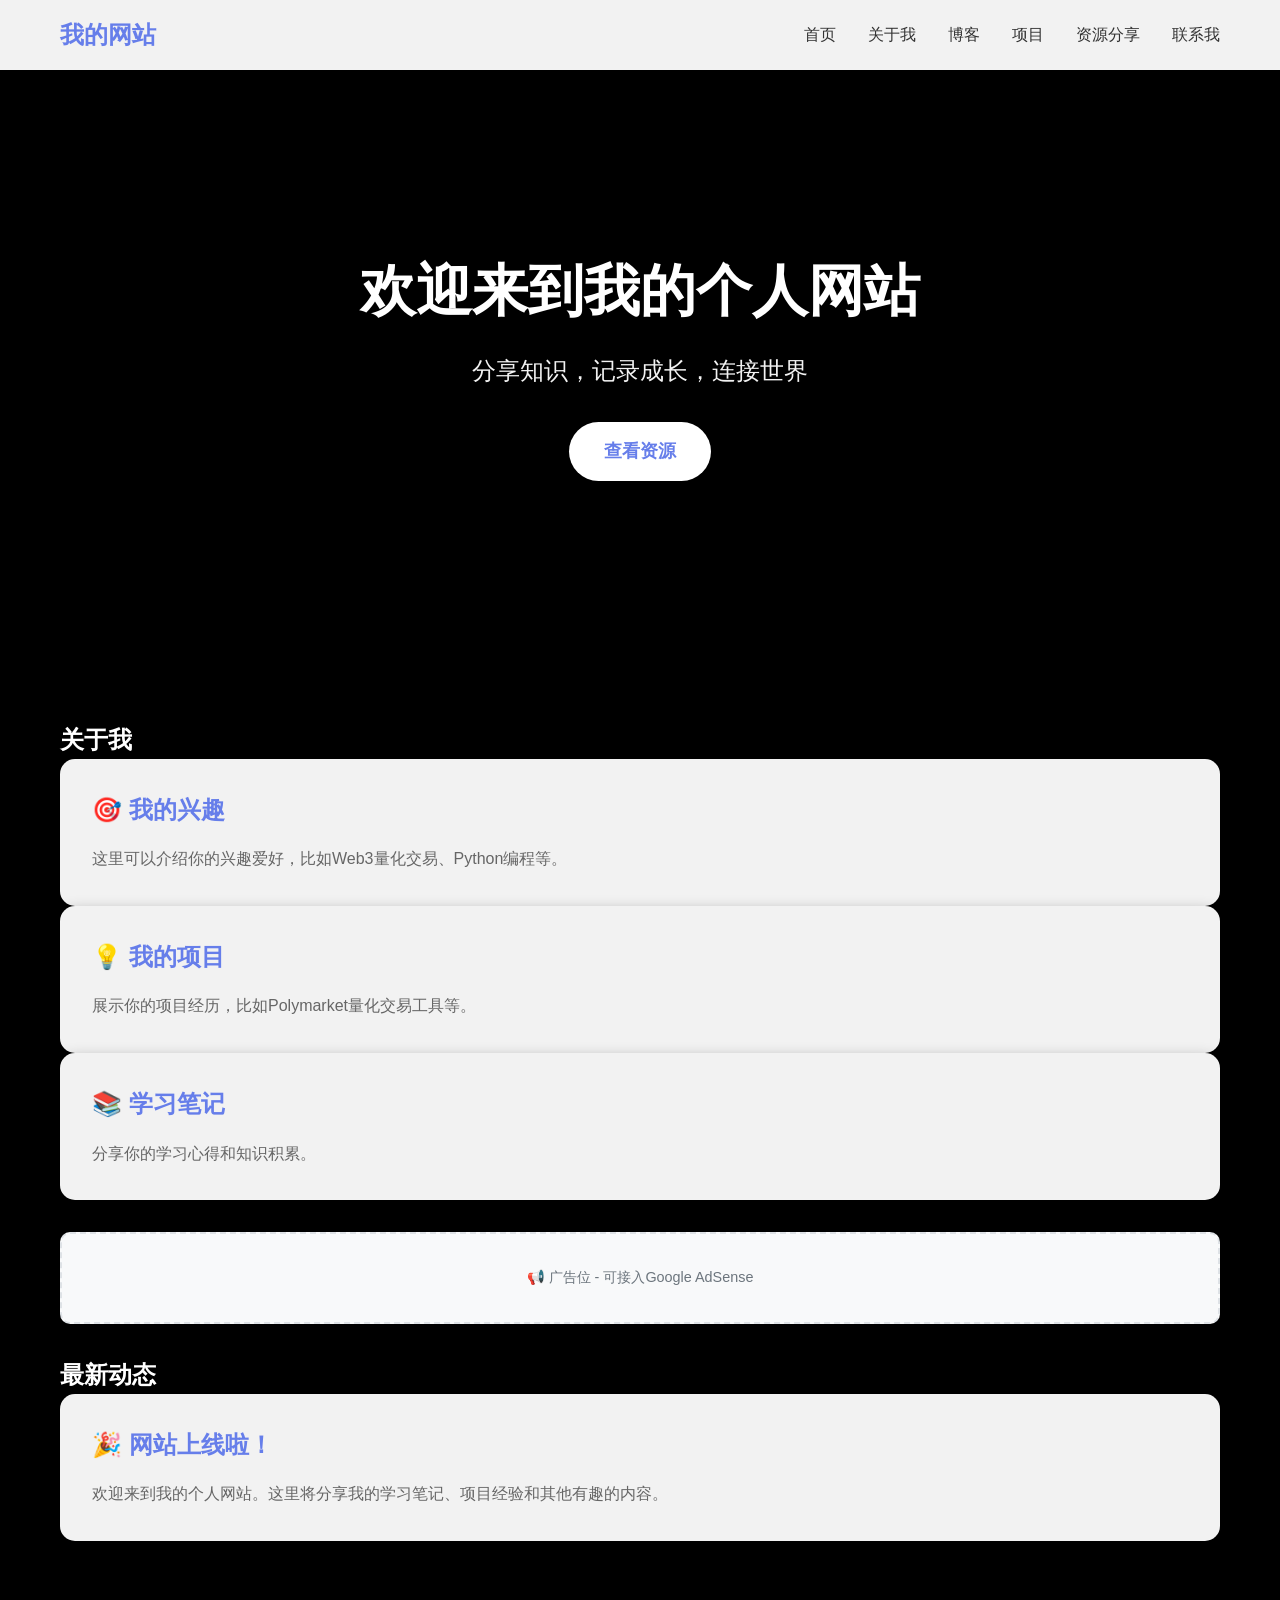
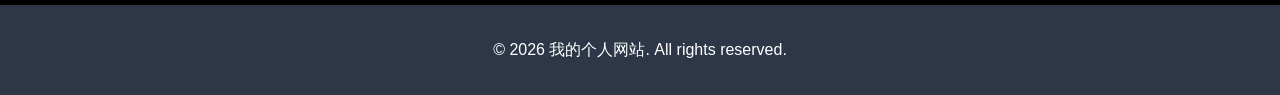
==== index.html @ 7f064590 "fix: 修复点击穿透 + 修复UTF-8损坏 + 统一导航 + 添加小红书工具项目" ====
<!DOCTYPE html>
<html lang="zh-CN">
<head>
    <meta charset="UTF-8">
    <meta name="viewport" content="width=device-width, initial-scale=1.0">
    <title>我的个人网站</title>
    <style>
        * {
            margin: 0;
            padding: 0;
            box-sizing: border-box;
        }
        
        body {
            font-family: 'Segoe UI', Tahoma, Geneva, Verdana, sans-serif;
            line-height: 1.6;
            color: #333;
            background: #000;
            min-height: 100vh;
            overflow-x: hidden;
        }
        
        /* 视频背景 */
        .video-background {
            position: fixed;
            top: 0;
            left: 0;
            width: 100%;
            height: 100%;
            z-index: -1;
            overflow: hidden;
        }
        
        .video-background video {
            min-width: 100%;
            min-height: 100%;
            width: auto;
            height: auto;
            position: absolute;
            top: 50%;
            left: 50%;
            transform: translate(-50%, -50%);
            object-fit: cover;
        }
        
        /* 视频遮罩层 - 移除透明度 */
        .video-overlay {
            position: fixed;
            top: 0;
            left: 0;
            width: 100%;
            height: 100%;
            background: rgba(0, 0, 0, 0.3);
            z-index: 0;
        }
        
        .container {
            max-width: 1200px;
            margin: 0 auto;
            padding: 0 20px;
            position: relative;
            z-index: 1;
        }
        
        /* 导航栏 */
        nav {
            background: rgba(255, 255, 255, 0.95);
            padding: 1rem 0;
            box-shadow: 0 2px 10px rgba(0,0,0,0.1);
            position: sticky;
            top: 0;
            z-index: 1000;
        }
        
        nav .container {
            display: flex;
            justify-content: space-between;
            align-items: center;
        }
        
        .logo {
            font-size: 1.5rem;
            font-weight: bold;
            color: #667eea;
        }
        
        .nav-links {
            display: flex;
            list-style: none;
            gap: 2rem;
        }
        
        .nav-links a {
            text-decoration: none;
            color: #333;
            font-weight: 500;
            transition: color 0.3s;
        }
        
        .nav-links a:hover {
            color: #667eea;
        }
        
        /* 英雄区域 */
        .hero {
            text-align: center;
            padding: 8rem 2rem;
            color: white;
            position: relative;
            z-index: 1;
        }
        
        .hero-content {
            background: rgba(0, 0, 0, 0.7);
            padding: 3rem;
            border-radius: 20px;
            display: inline-block;
            box-shadow: 0 10px 30px rgba(0,0,0,0.5);
        }
        
        .hero h1 {
            font-size: 3.5rem;
            margin-bottom: 1rem;
            animation: fadeInUp 1s;
            text-shadow: 2px 2px 8px rgba(0,0,0,0.5);
        }
        
        .hero p {
            font-size: 1.5rem;
            margin-bottom: 2rem;
            opacity: 0.95;
            animation: fadeInUp 1s 0.3s backwards;
            text-shadow: 1px 1px 4px rgba(0,0,0,0.5);
        }
        
        .cta-button {
            display: inline-block;
            padding: 15px 35px;
            background: white;
            color: #667eea;
            text-decoration: none;
            border-radius: 50px;
            font-weight: bold;
            font-size: 1.1rem;
            transition: transform 0.3s, box-shadow 0.3s;
            animation: fadeInUp 1s 0.6s backwards;
            box-shadow: 0 5px 15px rgba(0,0,0,0.2);
        }
        
        .cta-button:hover {
            transform: translateY(-3px);
            box-shadow: 0 10px 25px rgba(0,0,0,0.3);
        }
        
        /* 内容区域 */
        .content {
            background: rgba(0, 0, 0, 0.85);
            padding: 4rem 0;
            position: relative;
            z-index: 1;
            color: white;
        }
        
        .section h2 {
            color: white;
        }
        
        .card {
            background: rgba(255, 255, 255, 0.95);
            border-radius: 15px;
            padding: 2rem;
            box-shadow: 0 5px 15px rgba(0,0,0,0.3);
            transition: transform 0.3s;
        }
        
        .card:hover {
            transform: translateY(-5px);
        }
        
        .card h3 {
            font-size: 1.5rem;
            margin-bottom: 1rem;
            color: #667eea;
        }
        
        .card p {
            color: #666;
            line-height: 1.8;
        }
        
        /* 广告位 */
        .ad-space {
            background: #f8f9fa;
            border: 2px dashed #dee2e6;
            padding: 2rem;
            text-align: center;
            margin: 2rem 0;
            border-radius: 10px;
        }
        
        .ad-space p {
            color: #6c757d;
            font-size: 0.9rem;
        }
        
        /* 页脚 */
        footer {
            background: #2d3748;
            color: white;
            text-align: center;
            padding: 2rem 0;
            position: relative;
            z-index: 1;
        }
        
        /* 动画 */
        @keyframes fadeInUp {
            from {
                opacity: 0;
                transform: translateY(30px);
            }
            to {
                opacity: 1;
                transform: translateY(0);
            }
        }
        
        /* 响应式 */
        @media (max-width: 768px) {
            .nav-links {
                display: none;
            }
            
            .hero h1 {
                font-size: 2rem;
            }
            
            .hero p {
                font-size: 1.1rem;
            }
            
            .video-background video {
                display: none;
            }
        }
    </style>
</head>
<body>
    <!-- 视频背景 -->
    <div class="video-background">
        <video autoplay muted loop playsinline>
            <source src="videos/background.mp4" type="video/mp4">
            您的浏览器不支持视频背景
        </video>
    </div>
    
    <!-- 视频遮罩层 -->
    <div class="video-overlay"></div>
    
    <!-- 导航栏 -->
    <nav>
        <div class="container">
            <div class="logo">我的网站</div>
            <ul class="nav-links">
                <li><a href="index.html">首页</a></li>
                <li><a href="about.html">关于我</a></li>
                <li><a href="blog.html">博客</a></li>
                <li><a href="project.html">项目</a></li>
                <li><a href="resources.html">资源分享</a></li>
                <li><a href="contact.html">联系我</a></li>
            </ul>
        </div>
    </nav>
    
    <!-- 英雄区域 -->
    <section class="hero">
        <div class="container">
            <div class="hero-content">
                <h1>欢迎来到我的个人网站</h1>
                <p>分享知识，记录成长，连接世界</p>
                <a href="resources.html" class="cta-button">查看资源</a>
            </div>
        </div>
    </section>
    
    <!-- 内容区域 -->
    <section class="content">
        <div class="container">
            <!-- 关于我简介 -->
            <div class="section">
                <h2>关于我</h2>
                <div class="cards">
                    <div class="card">
                        <h3>🎯 我的兴趣</h3>
                        <p>这里可以介绍你的兴趣爱好，比如Web3量化交易、Python编程等。</p>
                    </div>
                    <div class="card">
                        <h3>💡 我的项目</h3>
                        <p>展示你的项目经历，比如Polymarket量化交易工具等。</p>
                    </div>
                    <div class="card">
                        <h3>📚 学习笔记</h3>
                        <p>分享你的学习心得和知识积累。</p>
                    </div>
                </div>
            </div>
            
            <!-- 广告位1 -->
            <div class="ad-space">
                <p>📢 广告位 - 可接入Google AdSense</p>
                <!-- 在这里插入广告代码 -->
            </div>
            
            <!-- 最新动态 -->
            <div class="section">
                <h2>最新动态</h2>
                <div class="card">
                    <h3>🎉 网站上线啦！</h3>
                    <p>欢迎来到我的个人网站。这里将分享我的学习笔记、项目经验和其他有趣的内容。</p>
                </div>
            </div>
        </div>
    </section>
    
    <!-- 页脚 -->
    <footer>
        <div class="container">
            <p>&copy; 2026 我的个人网站. All rights reserved.</p>
        </div>
    </footer>
</body>
</html>
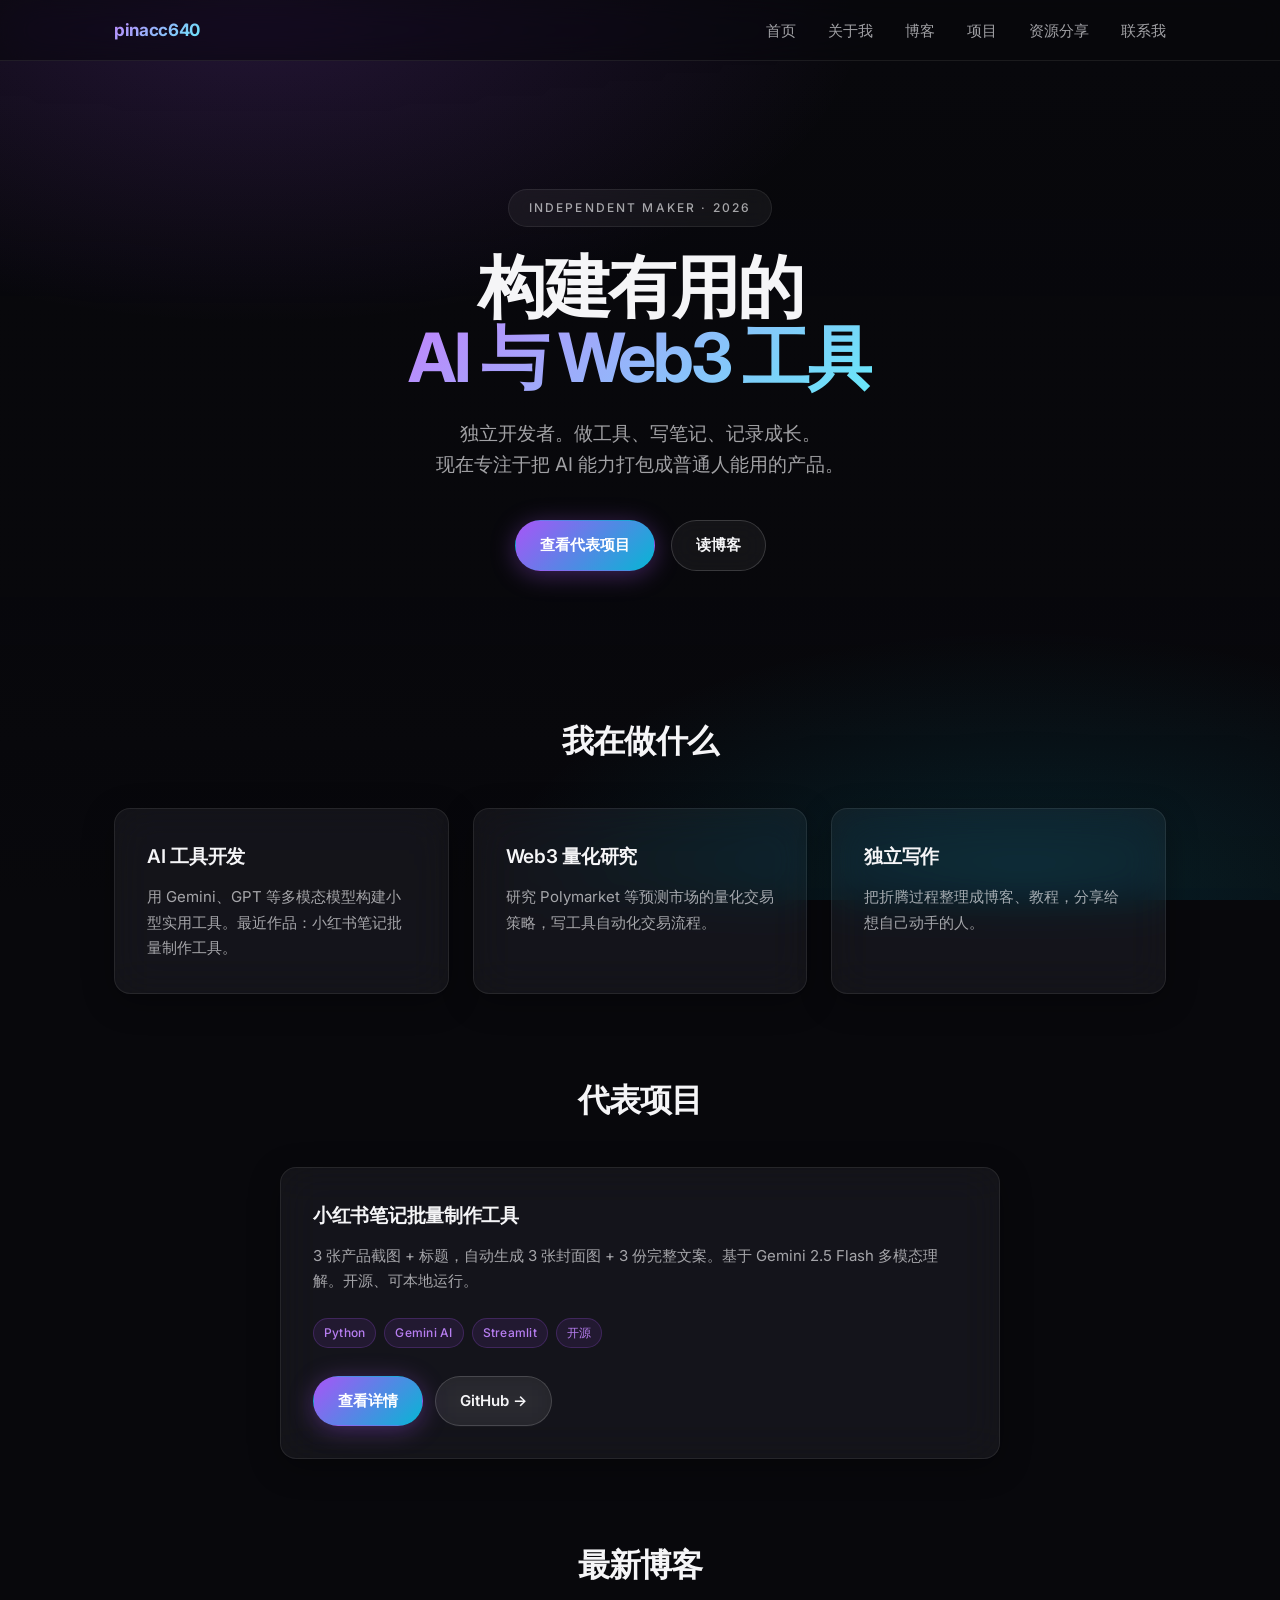
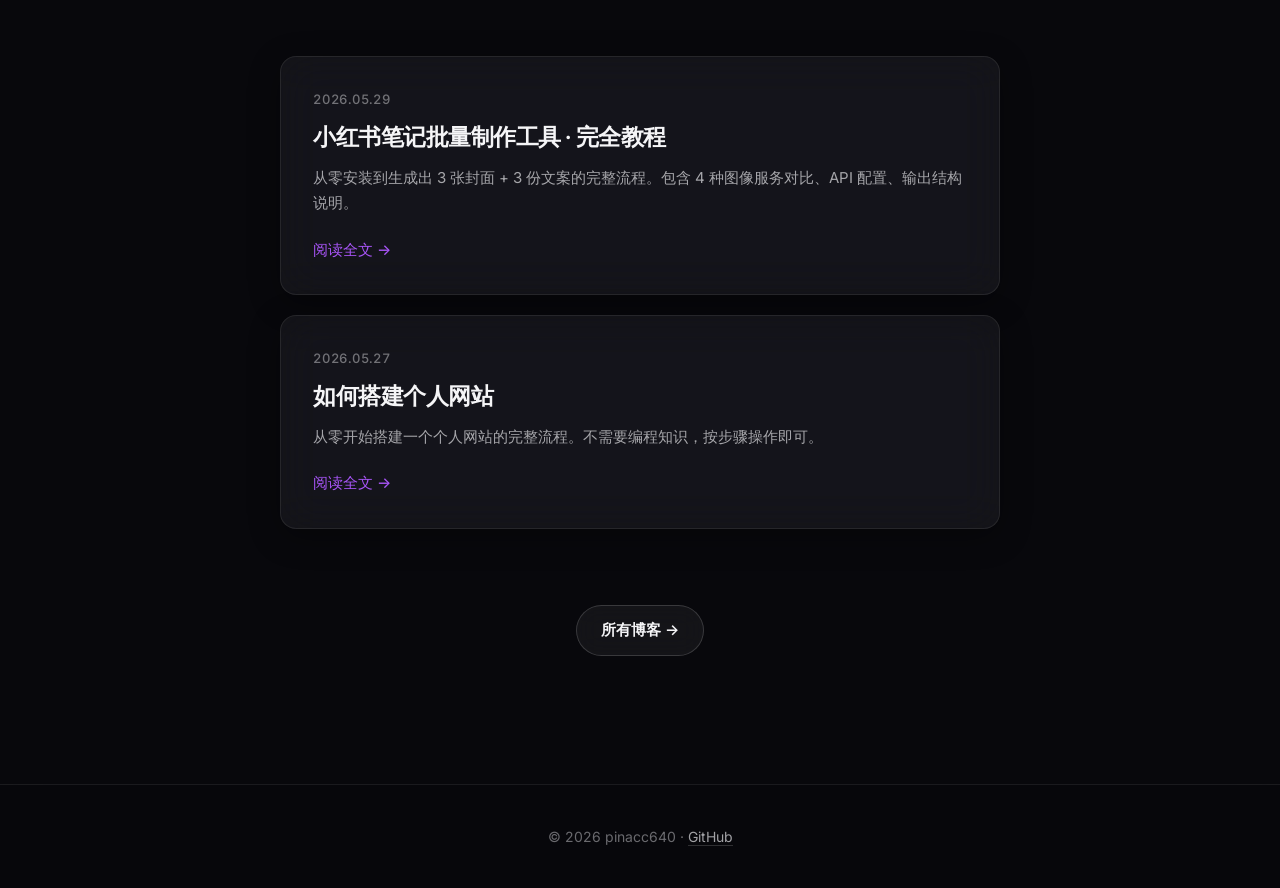
==== commit 059e456b: "feat: 玻璃质感UI重设计 — 渐变强调色、玻璃卡片、Inter字体、页面Hero、视频背景优化" ====
--- a/index.html
+++ b/index.html
@@ -3,264 +3,24 @@
 <head>
     <meta charset="UTF-8">
     <meta name="viewport" content="width=device-width, initial-scale=1.0">
-    <title>我的个人网站</title>
-    <style>
-        * {
-            margin: 0;
-            padding: 0;
-            box-sizing: border-box;
-        }
-        
-        body {
-            font-family: 'Segoe UI', Tahoma, Geneva, Verdana, sans-serif;
-            line-height: 1.6;
-            color: #333;
-            background: #000;
-            min-height: 100vh;
-            overflow-x: hidden;
-        }
-        
-        /* 视频背景 */
-        .video-background {
-            position: fixed;
-            top: 0;
-            left: 0;
-            width: 100%;
-            height: 100%;
-            z-index: -1;
-            overflow: hidden;
-        }
-        
-        .video-background video {
-            min-width: 100%;
-            min-height: 100%;
-            width: auto;
-            height: auto;
-            position: absolute;
-            top: 50%;
-            left: 50%;
-            transform: translate(-50%, -50%);
-            object-fit: cover;
-        }
-        
-        /* 视频遮罩层 - 移除透明度 */
-        .video-overlay {
-            position: fixed;
-            top: 0;
-            left: 0;
-            width: 100%;
-            height: 100%;
-            background: rgba(0, 0, 0, 0.3);
-            z-index: 0;
-        }
-        
-        .container {
-            max-width: 1200px;
-            margin: 0 auto;
-            padding: 0 20px;
-            position: relative;
-            z-index: 1;
-        }
-        
-        /* 导航栏 */
-        nav {
-            background: rgba(255, 255, 255, 0.95);
-            padding: 1rem 0;
-            box-shadow: 0 2px 10px rgba(0,0,0,0.1);
-            position: sticky;
-            top: 0;
-            z-index: 1000;
-        }
-        
-        nav .container {
-            display: flex;
-            justify-content: space-between;
-            align-items: center;
-        }
-        
-        .logo {
-            font-size: 1.5rem;
-            font-weight: bold;
-            color: #667eea;
-        }
-        
-        .nav-links {
-            display: flex;
-            list-style: none;
-            gap: 2rem;
-        }
-        
-        .nav-links a {
-            text-decoration: none;
-            color: #333;
-            font-weight: 500;
-            transition: color 0.3s;
-        }
-        
-        .nav-links a:hover {
-            color: #667eea;
-        }
-        
-        /* 英雄区域 */
-        .hero {
-            text-align: center;
-            padding: 8rem 2rem;
-            color: white;
-            position: relative;
-            z-index: 1;
-        }
-        
-        .hero-content {
-            background: rgba(0, 0, 0, 0.7);
-            padding: 3rem;
-            border-radius: 20px;
-            display: inline-block;
-            box-shadow: 0 10px 30px rgba(0,0,0,0.5);
-        }
-        
-        .hero h1 {
-            font-size: 3.5rem;
-            margin-bottom: 1rem;
-            animation: fadeInUp 1s;
-            text-shadow: 2px 2px 8px rgba(0,0,0,0.5);
-        }
-        
-        .hero p {
-            font-size: 1.5rem;
-            margin-bottom: 2rem;
-            opacity: 0.95;
-            animation: fadeInUp 1s 0.3s backwards;
-            text-shadow: 1px 1px 4px rgba(0,0,0,0.5);
-        }
-        
-        .cta-button {
-            display: inline-block;
-            padding: 15px 35px;
-            background: white;
-            color: #667eea;
-            text-decoration: none;
-            border-radius: 50px;
-            font-weight: bold;
-            font-size: 1.1rem;
-            transition: transform 0.3s, box-shadow 0.3s;
-            animation: fadeInUp 1s 0.6s backwards;
-            box-shadow: 0 5px 15px rgba(0,0,0,0.2);
-        }
-        
-        .cta-button:hover {
-            transform: translateY(-3px);
-            box-shadow: 0 10px 25px rgba(0,0,0,0.3);
-        }
-        
-        /* 内容区域 */
-        .content {
-            background: rgba(0, 0, 0, 0.85);
-            padding: 4rem 0;
-            position: relative;
-            z-index: 1;
-            color: white;
-        }
-        
-        .section h2 {
-            color: white;
-        }
-        
-        .card {
-            background: rgba(255, 255, 255, 0.95);
-            border-radius: 15px;
-            padding: 2rem;
-            box-shadow: 0 5px 15px rgba(0,0,0,0.3);
-            transition: transform 0.3s;
-        }
-        
-        .card:hover {
-            transform: translateY(-5px);
-        }
-        
-        .card h3 {
-            font-size: 1.5rem;
-            margin-bottom: 1rem;
-            color: #667eea;
-        }
-        
-        .card p {
-            color: #666;
-            line-height: 1.8;
-        }
-        
-        /* 广告位 */
-        .ad-space {
-            background: #f8f9fa;
-            border: 2px dashed #dee2e6;
-            padding: 2rem;
-            text-align: center;
-            margin: 2rem 0;
-            border-radius: 10px;
-        }
-        
-        .ad-space p {
-            color: #6c757d;
-            font-size: 0.9rem;
-        }
-        
-        /* 页脚 */
-        footer {
-            background: #2d3748;
-            color: white;
-            text-align: center;
-            padding: 2rem 0;
-            position: relative;
-            z-index: 1;
-        }
-        
-        /* 动画 */
-        @keyframes fadeInUp {
-            from {
-                opacity: 0;
-                transform: translateY(30px);
-            }
-            to {
-                opacity: 1;
-                transform: translateY(0);
-            }
-        }
-        
-        /* 响应式 */
-        @media (max-width: 768px) {
-            .nav-links {
-                display: none;
-            }
-            
-            .hero h1 {
-                font-size: 2rem;
-            }
-            
-            .hero p {
-                font-size: 1.1rem;
-            }
-            
-            .video-background video {
-                display: none;
-            }
-        }
-    </style>
+    <title>pinacc640 — 独立开发者 / AI 工具创作者</title>
+    <meta name="description" content="独立开发者，做 AI 工具、写笔记、研究 Web3 量化。把 AI 能力打包成普通人能用的产品。">
+    <link rel="stylesheet" href="style.css">
+    <link rel="stylesheet" href="video-background.css">
 </head>
 <body>
     <!-- 视频背景 -->
     <div class="video-background">
         <video autoplay muted loop playsinline>
             <source src="videos/background.mp4" type="video/mp4">
-            您的浏览器不支持视频背景
         </video>
     </div>
-    
-    <!-- 视频遮罩层 -->
     <div class="video-overlay"></div>
-    
-    <!-- 导航栏 -->
+
+    <!-- 导航 -->
     <nav>
         <div class="container">
-            <div class="logo">我的网站</div>
+            <div class="logo">pinacc640</div>
             <ul class="nav-links">
                 <li><a href="index.html">首页</a></li>
                 <li><a href="about.html">关于我</a></li>
@@ -271,61 +31,103 @@
             </ul>
         </div>
     </nav>
-    
-    <!-- 英雄区域 -->
+
+    <!-- Hero -->
     <section class="hero">
         <div class="container">
-            <div class="hero-content">
-                <h1>欢迎来到我的个人网站</h1>
-                <p>分享知识，记录成长，连接世界</p>
-                <a href="resources.html" class="cta-button">查看资源</a>
+            <span class="hero-eyebrow fade-in fade-in-1">Independent Maker · 2026</span>
+            <h1 class="fade-in fade-in-2">
+                构建有用的<br>
+                <span class="highlight">AI 与 Web3 工具</span>
+            </h1>
+            <p class="subtitle fade-in fade-in-3">
+                独立开发者。做工具、写笔记、记录成长。<br>
+                现在专注于把 AI 能力打包成普通人能用的产品。
+            </p>
+            <div class="hero-actions fade-in fade-in-4">
+                <a href="project.html" class="btn btn-primary">查看代表项目</a>
+                <a href="blog.html" class="btn btn-secondary">读博客</a>
             </div>
         </div>
     </section>
-    
-    <!-- 内容区域 -->
+
+    <!-- 内容 -->
     <section class="content">
         <div class="container">
-            <!-- 关于我简介 -->
+
+            <!-- 我在做什么 -->
             <div class="section">
-                <h2>关于我</h2>
+                <h2>我在做什么</h2>
                 <div class="cards">
                     <div class="card">
-                        <h3>🎯 我的兴趣</h3>
-                        <p>这里可以介绍你的兴趣爱好，比如Web3量化交易、Python编程等。</p>
+                        <h3>AI 工具开发</h3>
+                        <p>用 Gemini、GPT 等多模态模型构建小型实用工具。最近作品：小红书笔记批量制作工具。</p>
                     </div>
                     <div class="card">
-                        <h3>💡 我的项目</h3>
-                        <p>展示你的项目经历，比如Polymarket量化交易工具等。</p>
+                        <h3>Web3 量化研究</h3>
+                        <p>研究 Polymarket 等预测市场的量化交易策略，写工具自动化交易流程。</p>
                     </div>
                     <div class="card">
-                        <h3>📚 学习笔记</h3>
-                        <p>分享你的学习心得和知识积累。</p>
+                        <h3>独立写作</h3>
+                        <p>把折腾过程整理成博客、教程，分享给想自己动手的人。</p>
                     </div>
                 </div>
             </div>
-            
-            <!-- 广告位1 -->
-            <div class="ad-space">
-                <p>📢 广告位 - 可接入Google AdSense</p>
-                <!-- 在这里插入广告代码 -->
-            </div>
-            
-            <!-- 最新动态 -->
+
+            <!-- 代表项目 -->
             <div class="section">
-                <h2>最新动态</h2>
-                <div class="card">
-                    <h3>🎉 网站上线啦！</h3>
-                    <p>欢迎来到我的个人网站。这里将分享我的学习笔记、项目经验和其他有趣的内容。</p>
+                <h2>代表项目</h2>
+                <div class="cards" style="grid-template-columns: 1fr; max-width: 720px; margin: 2rem auto 0;">
+                    <div class="card">
+                        <h3>小红书笔记批量制作工具</h3>
+                        <p>3 张产品截图 + 标题，自动生成 3 张封面图 + 3 份完整文案。基于 Gemini 2.5 Flash 多模态理解。开源、可本地运行。</p>
+                        <div class="blog-tags" style="margin-top: 1.5rem;">
+                            <span class="tag">Python</span>
+                            <span class="tag">Gemini AI</span>
+                            <span class="tag">Streamlit</span>
+                            <span class="tag">开源</span>
+                        </div>
+                        <div style="margin-top: 1.75rem; display: flex; gap: 0.75rem; flex-wrap: wrap;">
+                            <a href="project.html" class="btn btn-primary">查看详情</a>
+                            <a href="https://github.com/pinacc640/xiaohongshu-tool" target="_blank" rel="noopener" class="btn btn-secondary">GitHub →</a>
+                        </div>
+                    </div>
                 </div>
             </div>
+
+            <!-- 最新博客 -->
+            <div class="section">
+                <h2>最新博客</h2>
+                <div class="blog-list">
+                    <article class="blog-item">
+                        <div class="blog-date">2026.05.29</div>
+                        <a href="posts/post-3.html" class="blog-title">小红书笔记批量制作工具 · 完全教程</a>
+                        <div class="blog-excerpt">
+                            从零安装到生成出 3 张封面 + 3 份文案的完整流程。包含 4 种图像服务对比、API 配置、输出结构说明。
+                        </div>
+                        <a href="posts/post-3.html" class="read-more">阅读全文 →</a>
+                    </article>
+                    <article class="blog-item">
+                        <div class="blog-date">2026.05.27</div>
+                        <a href="posts/post-2.html" class="blog-title">如何搭建个人网站</a>
+                        <div class="blog-excerpt">
+                            从零开始搭建一个个人网站的完整流程。不需要编程知识，按步骤操作即可。
+                        </div>
+                        <a href="posts/post-2.html" class="read-more">阅读全文 →</a>
+                    </article>
+                </div>
+                <div style="text-align: center; margin-top: 2rem;">
+                    <a href="blog.html" class="btn btn-secondary">所有博客 →</a>
+                </div>
+            </div>
+
         </div>
     </section>
-    
+
     <!-- 页脚 -->
     <footer>
         <div class="container">
-            <p>&copy; 2026 我的个人网站. All rights reserved.</p>
+            <p>© 2026 pinacc640 · <a href="https://github.com/pinacc640" target="_blank" rel="noopener">GitHub</a></p>
         </div>
     </footer>
 </body>
--- a/style.css
+++ b/style.css
@@ -0,0 +1,576 @@
+/* =========================================================
+   Personal Site — Glass / Modern Theme
+   ========================================================= */
+
+@import url('https://fonts.googleapis.com/css2?family=Inter:wght@400;500;600;700;800&family=JetBrains+Mono:wght@400;500&display=swap');
+
+/* ---------- Design tokens ---------- */
+:root {
+    --color-bg: #08080c;
+    --color-bg-elevated: rgba(255, 255, 255, 0.05);
+    --color-bg-elevated-hover: rgba(255, 255, 255, 0.08);
+    --color-text: #f5f5f7;
+    --color-text-muted: rgba(245, 245, 247, 0.65);
+    --color-text-faint: rgba(245, 245, 247, 0.42);
+    --color-border: rgba(255, 255, 255, 0.08);
+    --color-border-strong: rgba(255, 255, 255, 0.16);
+    --color-accent: #a855f7;
+    --color-accent-2: #06b6d4;
+    --gradient-accent: linear-gradient(135deg, #a855f7 0%, #06b6d4 100%);
+    --gradient-text: linear-gradient(135deg, #c084fc 0%, #67e8f9 100%);
+
+    --space-1: 0.25rem; --space-2: 0.5rem; --space-3: 0.75rem;
+    --space-4: 1rem;    --space-5: 1.25rem; --space-6: 1.5rem;
+    --space-8: 2rem;    --space-10: 2.5rem; --space-12: 3rem;
+    --space-16: 4rem;   --space-20: 5rem;   --space-24: 6rem;
+    --space-32: 8rem;
+
+    --radius-sm: 8px; --radius-md: 12px;
+    --radius-lg: 16px; --radius-xl: 24px;
+    --radius-full: 9999px;
+
+    --font-sans: 'Inter', -apple-system, BlinkMacSystemFont, 'Segoe UI Variable', 'Segoe UI', 'PingFang SC', 'Microsoft YaHei UI', 'Microsoft YaHei', 'Noto Sans SC', system-ui, sans-serif;
+    --font-mono: 'JetBrains Mono', ui-monospace, 'SF Mono', Menlo, Monaco, Consolas, monospace;
+
+    --shadow-card: 0 8px 32px rgba(0, 0, 0, 0.32);
+    --shadow-card-hover: 0 16px 48px rgba(0, 0, 0, 0.5), 0 0 0 1px rgba(168, 85, 247, 0.35);
+    --shadow-glow: 0 0 40px rgba(168, 85, 247, 0.3);
+
+    --container-max: 1100px;
+    --container-narrow: 720px;
+}
+
+/* ---------- Reset ---------- */
+*, *::before, *::after { box-sizing: border-box; }
+* { margin: 0; padding: 0; }
+html { scroll-behavior: smooth; }
+body {
+    font-family: var(--font-sans);
+    font-size: 16px;
+    line-height: 1.65;
+    color: var(--color-text);
+    background: var(--color-bg);
+    min-height: 100vh;
+    -webkit-font-smoothing: antialiased;
+    -moz-osx-font-smoothing: grayscale;
+    text-rendering: optimizeLegibility;
+}
+img, video { max-width: 100%; display: block; }
+a { color: inherit; }
+::selection { background: rgba(168, 85, 247, 0.4); color: white; }
+
+/* ---------- Layout ---------- */
+.container {
+    max-width: var(--container-max);
+    margin: 0 auto;
+    padding: 0 var(--space-6);
+    position: relative;
+    z-index: 1;
+}
+
+/* ---------- Navigation ---------- */
+nav {
+    position: sticky;
+    top: 0;
+    z-index: 100;
+    background: rgba(8, 8, 12, 0.65);
+    backdrop-filter: blur(20px) saturate(180%);
+    -webkit-backdrop-filter: blur(20px) saturate(180%);
+    border-bottom: 1px solid var(--color-border);
+    padding: var(--space-4) 0;
+}
+nav .container {
+    display: flex;
+    justify-content: space-between;
+    align-items: center;
+}
+.logo {
+    font-size: 1.0625rem;
+    font-weight: 700;
+    letter-spacing: -0.02em;
+    background: var(--gradient-text);
+    -webkit-background-clip: text;
+    background-clip: text;
+    -webkit-text-fill-color: transparent;
+    color: transparent;
+}
+.nav-links {
+    display: flex;
+    list-style: none;
+    gap: var(--space-8);
+}
+.nav-links a {
+    text-decoration: none;
+    color: var(--color-text-muted);
+    font-weight: 500;
+    font-size: 0.9375rem;
+    position: relative;
+    padding: var(--space-2) 0;
+    transition: color 0.2s ease;
+}
+.nav-links a::after {
+    content: '';
+    position: absolute;
+    bottom: 0;
+    left: 0;
+    width: 0;
+    height: 1px;
+    background: var(--gradient-accent);
+    transition: width 0.3s ease;
+}
+.nav-links a:hover { color: var(--color-text); }
+.nav-links a:hover::after { width: 100%; }
+
+/* ---------- Hero (homepage) ---------- */
+.hero {
+    padding: var(--space-32) 0 var(--space-24);
+    text-align: center;
+}
+.hero-eyebrow {
+    display: inline-block;
+    font-size: 0.75rem;
+    font-weight: 500;
+    letter-spacing: 0.18em;
+    text-transform: uppercase;
+    color: var(--color-text-muted);
+    margin-bottom: var(--space-6);
+    padding: var(--space-2) var(--space-5);
+    border: 1px solid var(--color-border);
+    border-radius: var(--radius-full);
+    background: var(--color-bg-elevated);
+    backdrop-filter: blur(10px);
+}
+.hero h1 {
+    font-size: clamp(2.5rem, 6vw, 4.25rem);
+    font-weight: 700;
+    line-height: 1.05;
+    letter-spacing: -0.045em;
+    margin-bottom: var(--space-6);
+}
+.hero h1 .highlight {
+    background: var(--gradient-text);
+    -webkit-background-clip: text;
+    background-clip: text;
+    -webkit-text-fill-color: transparent;
+    color: transparent;
+}
+.hero p.subtitle {
+    font-size: clamp(1rem, 1.5vw, 1.1875rem);
+    color: var(--color-text-muted);
+    max-width: 580px;
+    margin: 0 auto var(--space-10);
+    line-height: 1.65;
+}
+.hero-actions {
+    display: flex;
+    gap: var(--space-4);
+    justify-content: center;
+    flex-wrap: wrap;
+}
+
+/* ---------- Page hero (secondary pages) ---------- */
+.page-hero {
+    padding: var(--space-20) 0 var(--space-12);
+    text-align: center;
+}
+.page-eyebrow {
+    display: inline-block;
+    font-size: 0.6875rem;
+    font-weight: 600;
+    letter-spacing: 0.22em;
+    text-transform: uppercase;
+    background: var(--gradient-text);
+    -webkit-background-clip: text;
+    background-clip: text;
+    -webkit-text-fill-color: transparent;
+    color: transparent;
+    margin-bottom: var(--space-4);
+}
+.page-title {
+    font-size: clamp(2rem, 4.5vw, 2.875rem);
+    font-weight: 700;
+    letter-spacing: -0.035em;
+    line-height: 1.1;
+    margin-bottom: var(--space-4);
+}
+.page-subtitle {
+    font-size: 1.0625rem;
+    color: var(--color-text-muted);
+    max-width: 580px;
+    margin: 0 auto;
+    line-height: 1.6;
+}
+
+/* ---------- Buttons ---------- */
+.btn,
+.cta-button {
+    display: inline-flex;
+    align-items: center;
+    gap: var(--space-2);
+    padding: var(--space-3) var(--space-6);
+    border-radius: var(--radius-full);
+    font-weight: 600;
+    font-size: 0.9375rem;
+    text-decoration: none;
+    cursor: pointer;
+    border: 1px solid transparent;
+    transition: transform 0.2s ease, box-shadow 0.2s ease, background 0.2s ease, border-color 0.2s ease;
+    white-space: nowrap;
+}
+.btn-primary,
+.cta-button {
+    background: var(--gradient-accent);
+    color: white;
+    box-shadow: 0 4px 24px rgba(168, 85, 247, 0.35);
+}
+.btn-primary:hover,
+.cta-button:hover {
+    transform: translateY(-2px);
+    box-shadow: 0 8px 32px rgba(168, 85, 247, 0.5);
+}
+.btn-secondary {
+    background: var(--color-bg-elevated);
+    backdrop-filter: blur(12px);
+    -webkit-backdrop-filter: blur(12px);
+    color: var(--color-text);
+    border-color: var(--color-border-strong);
+}
+.btn-secondary:hover {
+    transform: translateY(-2px);
+    border-color: var(--color-accent);
+    background: rgba(168, 85, 247, 0.12);
+}
+
+/* ---------- Content sections ---------- */
+.content {
+    background: transparent;
+    padding: var(--space-12) 0 var(--space-20);
+}
+.section { margin-bottom: var(--space-20); }
+.section:last-child { margin-bottom: 0; }
+.section h2 {
+    font-size: clamp(1.5rem, 2.5vw, 2rem);
+    font-weight: 700;
+    letter-spacing: -0.025em;
+    margin-bottom: var(--space-10);
+    text-align: center;
+}
+
+/* ---------- Glass cards ---------- */
+.cards {
+    display: grid;
+    grid-template-columns: repeat(auto-fit, minmax(280px, 1fr));
+    gap: var(--space-6);
+    margin-top: var(--space-8);
+}
+.card {
+    background: var(--color-bg-elevated);
+    backdrop-filter: blur(20px) saturate(180%);
+    -webkit-backdrop-filter: blur(20px) saturate(180%);
+    border: 1px solid var(--color-border);
+    border-radius: var(--radius-lg);
+    padding: var(--space-8);
+    box-shadow: var(--shadow-card);
+    transition: transform 0.3s ease, border-color 0.3s ease, box-shadow 0.3s ease, background 0.3s ease;
+    position: relative;
+    overflow: hidden;
+}
+.card::before {
+    content: '';
+    position: absolute;
+    top: 0;
+    left: 0;
+    right: 0;
+    height: 1px;
+    background: linear-gradient(90deg, transparent, rgba(168, 85, 247, 0.5), rgba(6, 182, 212, 0.5), transparent);
+    opacity: 0;
+    transition: opacity 0.3s ease;
+}
+.card:hover {
+    transform: translateY(-4px);
+    border-color: var(--color-border-strong);
+    background: var(--color-bg-elevated-hover);
+    box-shadow: var(--shadow-card-hover);
+}
+.card:hover::before { opacity: 1; }
+.card h3 {
+    font-size: 1.1875rem;
+    font-weight: 600;
+    margin-bottom: var(--space-3);
+    color: var(--color-text);
+    letter-spacing: -0.015em;
+}
+.card p {
+    color: var(--color-text-muted);
+    line-height: 1.7;
+    font-size: 0.9375rem;
+}
+
+/* about/contact specific containers */
+.about-content,
+.contact-content {
+    max-width: var(--container-narrow);
+    margin: 0 auto;
+}
+
+/* ---------- Ad space ---------- */
+.ad-space {
+    background: var(--color-bg-elevated);
+    backdrop-filter: blur(10px);
+    -webkit-backdrop-filter: blur(10px);
+    border: 1px dashed var(--color-border-strong);
+    padding: var(--space-8);
+    text-align: center;
+    margin: var(--space-12) 0 0;
+    border-radius: var(--radius-lg);
+}
+.ad-space p {
+    color: var(--color-text-faint);
+    font-size: 0.875rem;
+}
+
+/* ---------- Footer ---------- */
+footer {
+    background: rgba(8, 8, 12, 0.85);
+    backdrop-filter: blur(20px);
+    -webkit-backdrop-filter: blur(20px);
+    color: var(--color-text-faint);
+    text-align: center;
+    padding: var(--space-10) 0;
+    border-top: 1px solid var(--color-border);
+    font-size: 0.875rem;
+    margin-top: var(--space-12);
+}
+footer a {
+    color: var(--color-text-muted);
+    text-decoration: none;
+    border-bottom: 1px solid var(--color-border-strong);
+    transition: color 0.2s ease, border-color 0.2s ease;
+}
+footer a:hover {
+    color: var(--color-text);
+    border-bottom-color: var(--color-accent);
+}
+
+/* ---------- Blog list ---------- */
+.blog-list {
+    max-width: var(--container-narrow);
+    margin: 0 auto;
+    padding: var(--space-6) 0;
+}
+.blog-item {
+    background: var(--color-bg-elevated);
+    backdrop-filter: blur(20px) saturate(180%);
+    -webkit-backdrop-filter: blur(20px) saturate(180%);
+    border: 1px solid var(--color-border);
+    border-radius: var(--radius-lg);
+    padding: var(--space-8);
+    margin-bottom: var(--space-5);
+    box-shadow: var(--shadow-card);
+    transition: transform 0.3s ease, border-color 0.3s ease, box-shadow 0.3s ease, background 0.3s ease;
+}
+.blog-item:hover {
+    transform: translateY(-4px);
+    border-color: var(--color-border-strong);
+    background: var(--color-bg-elevated-hover);
+    box-shadow: var(--shadow-card-hover);
+}
+.blog-date {
+    color: var(--color-text-faint);
+    font-size: 0.8125rem;
+    font-weight: 500;
+    letter-spacing: 0.06em;
+    margin-bottom: var(--space-3);
+    font-variant-numeric: tabular-nums;
+}
+.blog-title {
+    font-size: 1.4375rem;
+    font-weight: 600;
+    color: var(--color-text);
+    margin-bottom: var(--space-3);
+    text-decoration: none;
+    display: block;
+    letter-spacing: -0.02em;
+    line-height: 1.3;
+    transition: opacity 0.2s ease;
+}
+.blog-title:hover {
+    background: var(--gradient-text);
+    -webkit-background-clip: text;
+    background-clip: text;
+    -webkit-text-fill-color: transparent;
+    color: transparent;
+}
+.blog-excerpt {
+    color: var(--color-text-muted);
+    line-height: 1.7;
+    margin-bottom: var(--space-5);
+    font-size: 0.9375rem;
+}
+.read-more {
+    display: inline-flex;
+    align-items: center;
+    gap: var(--space-2);
+    color: var(--color-accent);
+    text-decoration: none;
+    font-weight: 500;
+    font-size: 0.9375rem;
+    transition: gap 0.2s ease, color 0.2s ease;
+}
+.read-more:hover {
+    gap: var(--space-3);
+    color: #c084fc;
+}
+.blog-tags {
+    display: flex;
+    gap: var(--space-2);
+    flex-wrap: wrap;
+    margin-top: var(--space-5);
+}
+.tag {
+    background: rgba(168, 85, 247, 0.1);
+    border: 1px solid rgba(168, 85, 247, 0.22);
+    padding: 4px 10px;
+    border-radius: var(--radius-full);
+    font-size: 0.75rem;
+    color: rgba(192, 132, 252, 0.95);
+    font-weight: 500;
+    letter-spacing: 0.02em;
+}
+
+/* ---------- Post (single article) ---------- */
+.post-container {
+    max-width: var(--container-narrow);
+    margin: 0 auto;
+    padding: var(--space-12) var(--space-6) var(--space-20);
+    position: relative;
+    z-index: 1;
+}
+.post-header {
+    margin-bottom: var(--space-12);
+    padding-bottom: var(--space-8);
+    border-bottom: 1px solid var(--color-border);
+}
+.post-date {
+    color: var(--color-accent);
+    font-size: 0.75rem;
+    font-weight: 600;
+    letter-spacing: 0.18em;
+    text-transform: uppercase;
+    margin-bottom: var(--space-4);
+}
+.post-title {
+    font-size: clamp(1.875rem, 4vw, 2.625rem);
+    font-weight: 700;
+    color: var(--color-text);
+    letter-spacing: -0.03em;
+    line-height: 1.15;
+}
+.post-content {
+    line-height: 1.78;
+    color: rgba(245, 245, 247, 0.88);
+    font-size: 1.0625rem;
+}
+.post-content h2 {
+    font-size: 1.5rem;
+    font-weight: 700;
+    margin: var(--space-12) 0 var(--space-4);
+    color: var(--color-text);
+    letter-spacing: -0.02em;
+}
+.post-content h3 {
+    font-size: 1.1875rem;
+    font-weight: 600;
+    margin: var(--space-8) 0 var(--space-4);
+    color: var(--color-text);
+}
+.post-content p { margin-bottom: var(--space-5); }
+.post-content ul, .post-content ol {
+    margin: var(--space-5) 0;
+    padding-left: var(--space-6);
+}
+.post-content li { margin-bottom: var(--space-2); }
+.post-content code {
+    background: rgba(168, 85, 247, 0.13);
+    padding: 0.15em 0.45em;
+    border-radius: 5px;
+    font-family: var(--font-mono);
+    font-size: 0.88em;
+    color: rgb(232, 217, 255);
+    border: 1px solid rgba(168, 85, 247, 0.2);
+}
+.post-content pre {
+    background: rgba(8, 8, 12, 0.7);
+    backdrop-filter: blur(20px);
+    -webkit-backdrop-filter: blur(20px);
+    color: var(--color-text);
+    padding: var(--space-6);
+    border-radius: var(--radius-md);
+    overflow-x: auto;
+    margin: var(--space-6) 0;
+    border: 1px solid var(--color-border);
+    font-family: var(--font-mono);
+    font-size: 0.875rem;
+    line-height: 1.6;
+}
+.post-content pre code {
+    background: none; padding: 0;
+    color: var(--color-text); border: none;
+}
+.post-content a {
+    color: var(--color-accent-2);
+    text-decoration: none;
+    border-bottom: 1px solid rgba(6, 182, 212, 0.3);
+    transition: border-color 0.2s ease, color 0.2s ease;
+}
+.post-content a:hover {
+    color: rgb(103, 232, 249);
+    border-bottom-color: rgb(103, 232, 249);
+}
+.post-content strong {
+    color: var(--color-text);
+    font-weight: 600;
+}
+.post-footer {
+    margin-top: var(--space-16);
+    padding-top: var(--space-8);
+    border-top: 1px solid var(--color-border);
+}
+.back-link {
+    display: inline-flex;
+    align-items: center;
+    gap: var(--space-2);
+    color: var(--color-text-muted);
+    text-decoration: none;
+    font-weight: 500;
+    transition: gap 0.2s ease, color 0.2s ease;
+}
+.back-link:hover {
+    color: var(--color-accent);
+    gap: var(--space-3);
+}
+
+/* ---------- Animations ---------- */
+@keyframes fadeInUp {
+    from { opacity: 0; transform: translateY(20px); }
+    to { opacity: 1; transform: translateY(0); }
+}
+.fade-in {
+    animation: fadeInUp 0.7s cubic-bezier(0.16, 1, 0.3, 1) backwards;
+}
+.fade-in-1 { animation-delay: 0s; }
+.fade-in-2 { animation-delay: 0.1s; }
+.fade-in-3 { animation-delay: 0.2s; }
+.fade-in-4 { animation-delay: 0.3s; }
+
+/* ---------- Responsive ---------- */
+@media (max-width: 768px) {
+    .nav-links { display: none; }
+    .container { padding: 0 var(--space-4); }
+    .hero { padding: var(--space-20) 0 var(--space-16); }
+    .page-hero { padding: var(--space-12) 0 var(--space-8); }
+    .post-container { padding: var(--space-8) var(--space-4) var(--space-16); }
+    .card, .blog-item { padding: var(--space-6); }
+    .hero-actions { flex-direction: column; align-items: stretch; }
+    .blog-title { font-size: 1.25rem; }
+}
--- a/video-background.css
+++ b/video-background.css
@@ -0,0 +1,43 @@
+/* 视频背景 — 玻璃质感优化版 */
+.video-background {
+    position: fixed;
+    top: 0;
+    left: 0;
+    width: 100%;
+    height: 100%;
+    z-index: -2;
+    overflow: hidden;
+    pointer-events: none;
+}
+
+.video-background video {
+    min-width: 100%;
+    min-height: 100%;
+    width: auto;
+    height: auto;
+    position: absolute;
+    top: 50%;
+    left: 50%;
+    transform: translate(-50%, -50%);
+    object-fit: cover;
+    filter: saturate(1.1);
+}
+
+/* 视频遮罩层：紫青色光晕 + 渐变压暗，让背景视频既可见又不抢戏 */
+.video-overlay {
+    position: fixed;
+    top: 0;
+    left: 0;
+    width: 100%;
+    height: 100%;
+    background:
+        radial-gradient(ellipse 80% 60% at 20% 0%, rgba(168, 85, 247, 0.18) 0%, transparent 60%),
+        radial-gradient(ellipse 70% 50% at 80% 100%, rgba(6, 182, 212, 0.14) 0%, transparent 60%),
+        linear-gradient(to bottom,
+            rgba(8, 8, 12, 0.78) 0%,
+            rgba(8, 8, 12, 0.62) 35%,
+            rgba(8, 8, 12, 0.62) 65%,
+            rgba(8, 8, 12, 0.88) 100%);
+    z-index: -1;
+    pointer-events: none;
+}
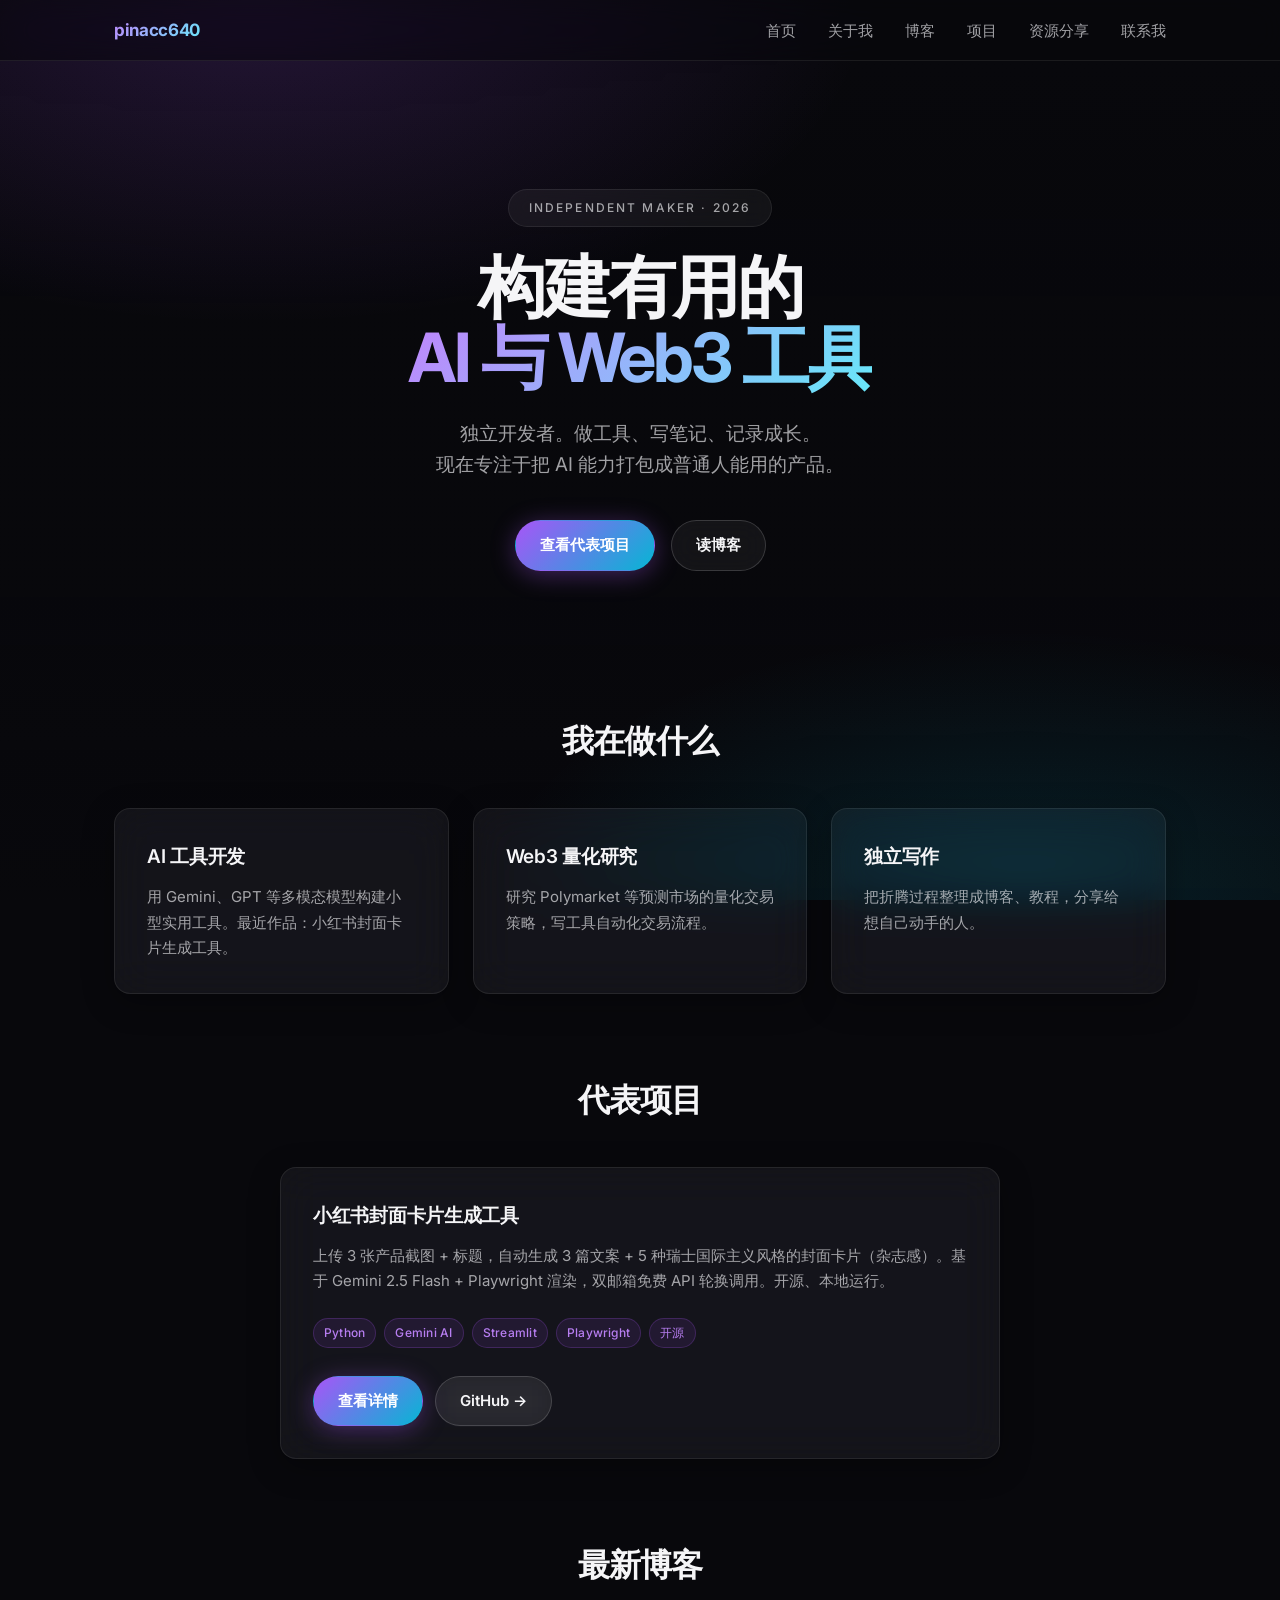
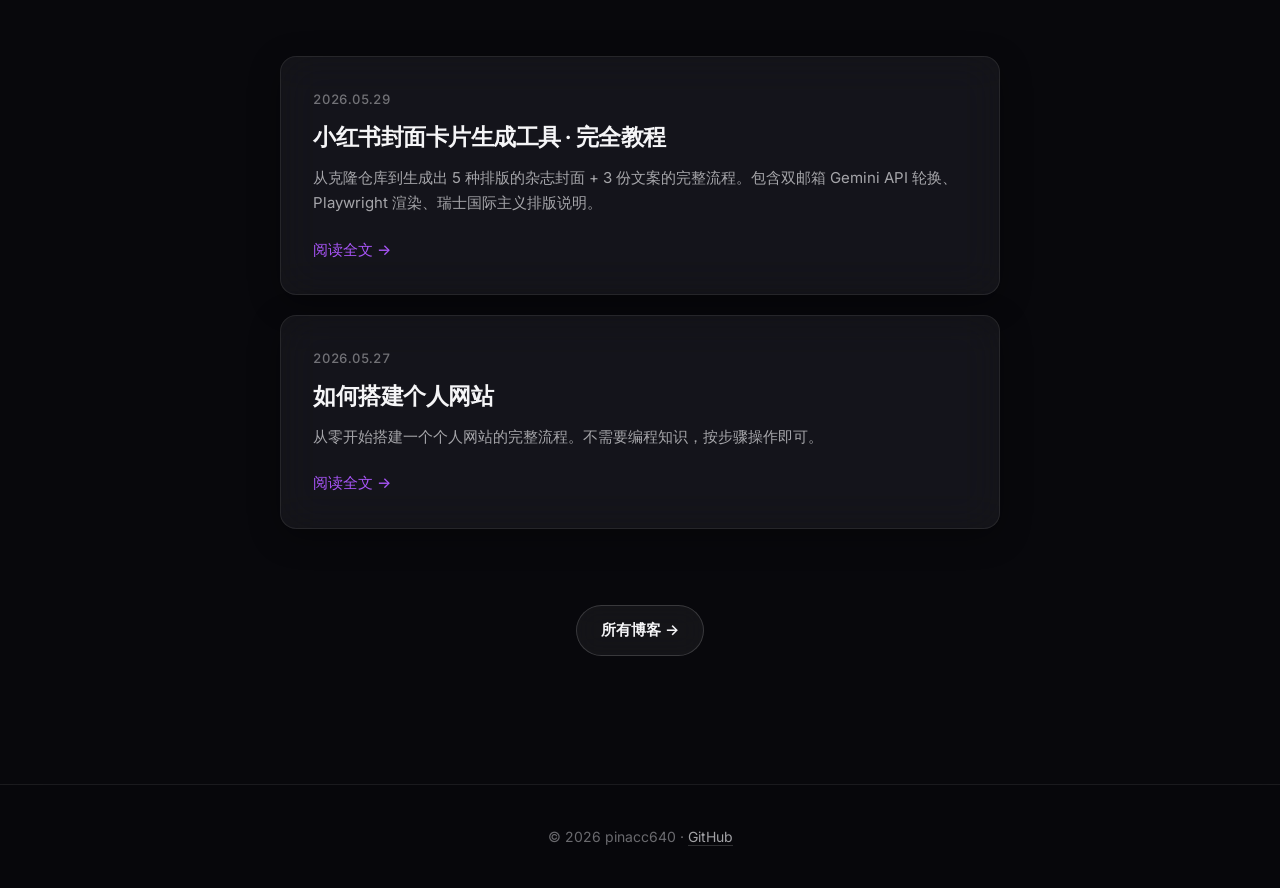
==== commit d8781865: "feat: 项目内容对齐最新版 — 改名为封面卡片生成工具、纯Gemini双邮箱轮换、5种瑞士排版、真实邮箱" ====
--- a/index.html
+++ b/index.html
@@ -61,7 +61,7 @@
                 <div class="cards">
                     <div class="card">
                         <h3>AI 工具开发</h3>
-                        <p>用 Gemini、GPT 等多模态模型构建小型实用工具。最近作品：小红书笔记批量制作工具。</p>
+                        <p>用 Gemini、GPT 等多模态模型构建小型实用工具。最近作品：小红书封面卡片生成工具。</p>
                     </div>
                     <div class="card">
                         <h3>Web3 量化研究</h3>
@@ -79,17 +79,18 @@
                 <h2>代表项目</h2>
                 <div class="cards" style="grid-template-columns: 1fr; max-width: 720px; margin: 2rem auto 0;">
                     <div class="card">
-                        <h3>小红书笔记批量制作工具</h3>
-                        <p>3 张产品截图 + 标题，自动生成 3 张封面图 + 3 份完整文案。基于 Gemini 2.5 Flash 多模态理解。开源、可本地运行。</p>
+                        <h3>小红书封面卡片生成工具</h3>
+                        <p>上传 3 张产品截图 + 标题，自动生成 3 篇文案 + 5 种瑞士国际主义风格的封面卡片（杂志感）。基于 Gemini 2.5 Flash + Playwright 渲染，双邮箱免费 API 轮换调用。开源、本地运行。</p>
                         <div class="blog-tags" style="margin-top: 1.5rem;">
                             <span class="tag">Python</span>
                             <span class="tag">Gemini AI</span>
                             <span class="tag">Streamlit</span>
+                            <span class="tag">Playwright</span>
                             <span class="tag">开源</span>
                         </div>
                         <div style="margin-top: 1.75rem; display: flex; gap: 0.75rem; flex-wrap: wrap;">
                             <a href="project.html" class="btn btn-primary">查看详情</a>
-                            <a href="https://github.com/pinacc640/xiaohongshu-tool" target="_blank" rel="noopener" class="btn btn-secondary">GitHub →</a>
+                            <a href="https://github.com/pinacc640/first-one" target="_blank" rel="noopener" class="btn btn-secondary">GitHub →</a>
                         </div>
                     </div>
                 </div>
@@ -101,9 +102,9 @@
                 <div class="blog-list">
                     <article class="blog-item">
                         <div class="blog-date">2026.05.29</div>
-                        <a href="posts/post-3.html" class="blog-title">小红书笔记批量制作工具 · 完全教程</a>
+                        <a href="posts/post-3.html" class="blog-title">小红书封面卡片生成工具 · 完全教程</a>
                         <div class="blog-excerpt">
-                            从零安装到生成出 3 张封面 + 3 份文案的完整流程。包含 4 种图像服务对比、API 配置、输出结构说明。
+                            从克隆仓库到生成出 5 种排版的杂志封面 + 3 份文案的完整流程。包含双邮箱 Gemini API 轮换、Playwright 渲染、瑞士国际主义排版说明。
                         </div>
                         <a href="posts/post-3.html" class="read-more">阅读全文 →</a>
                     </article>
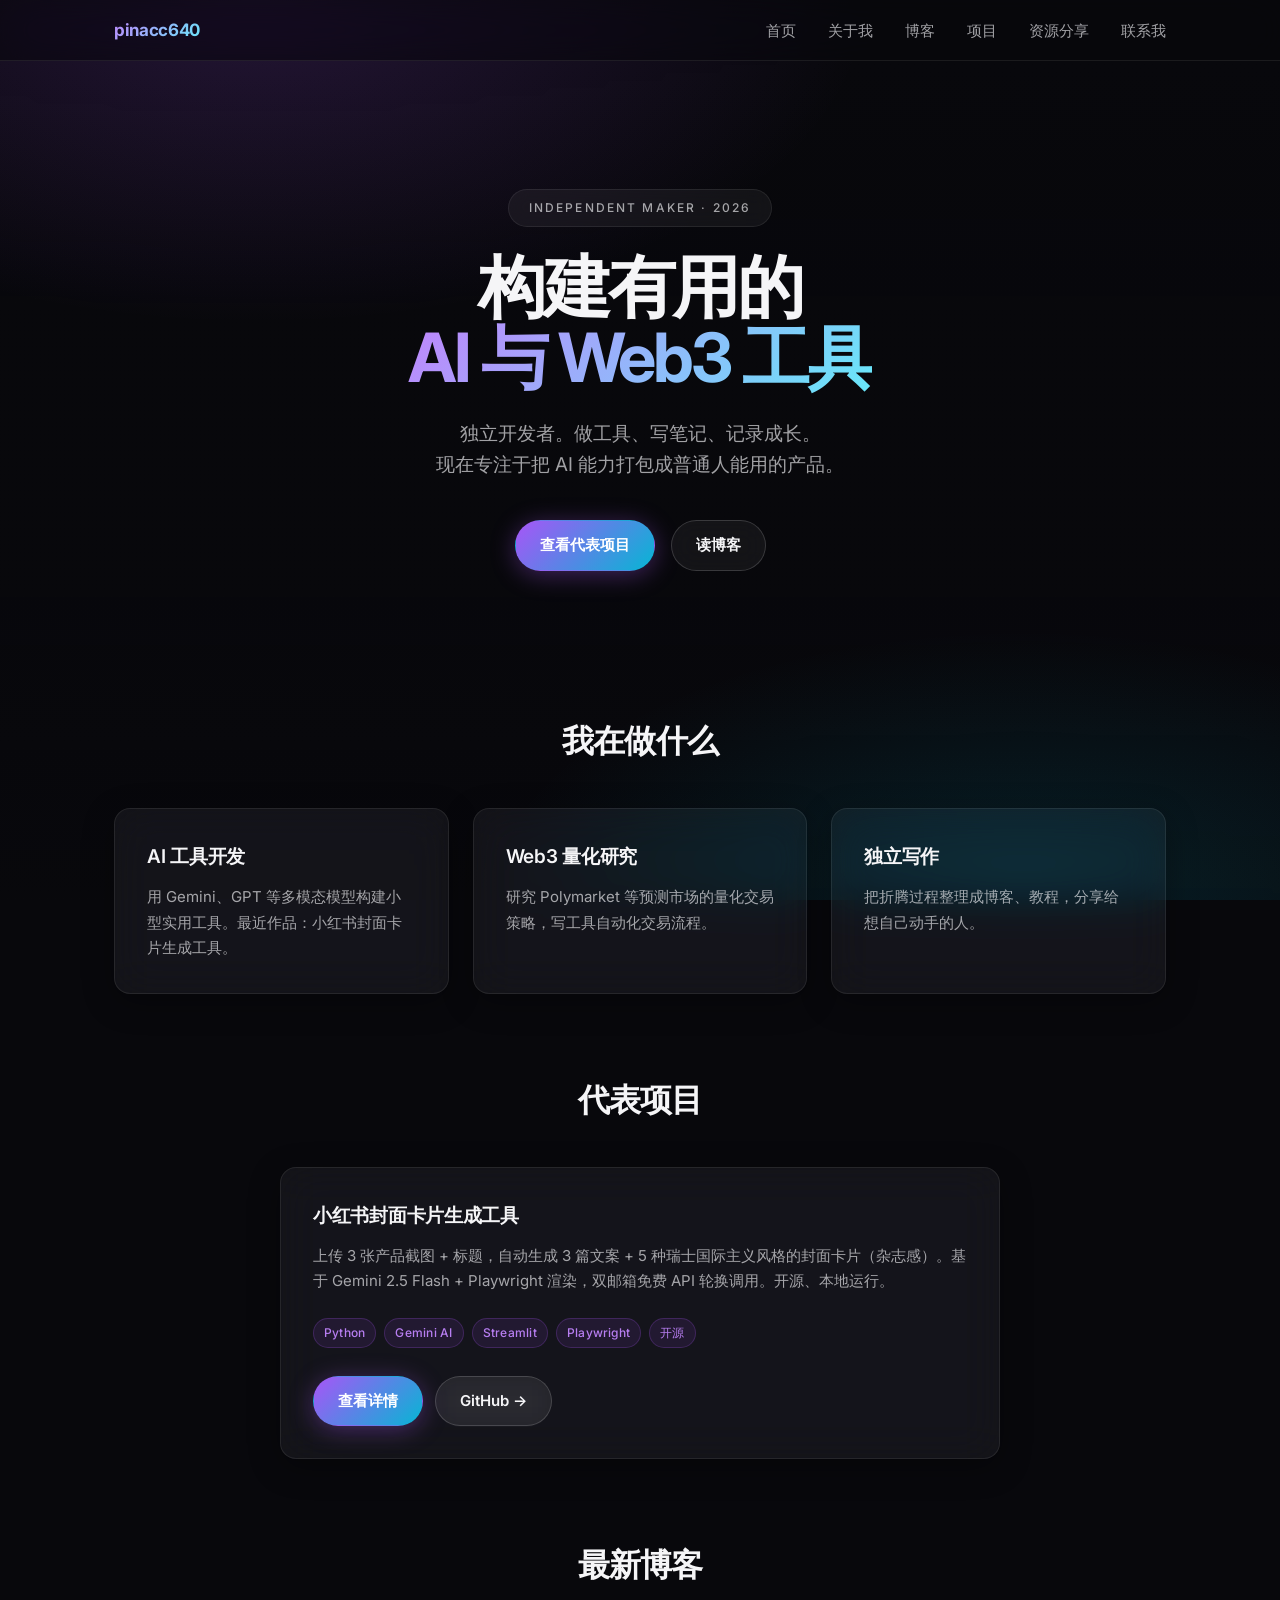
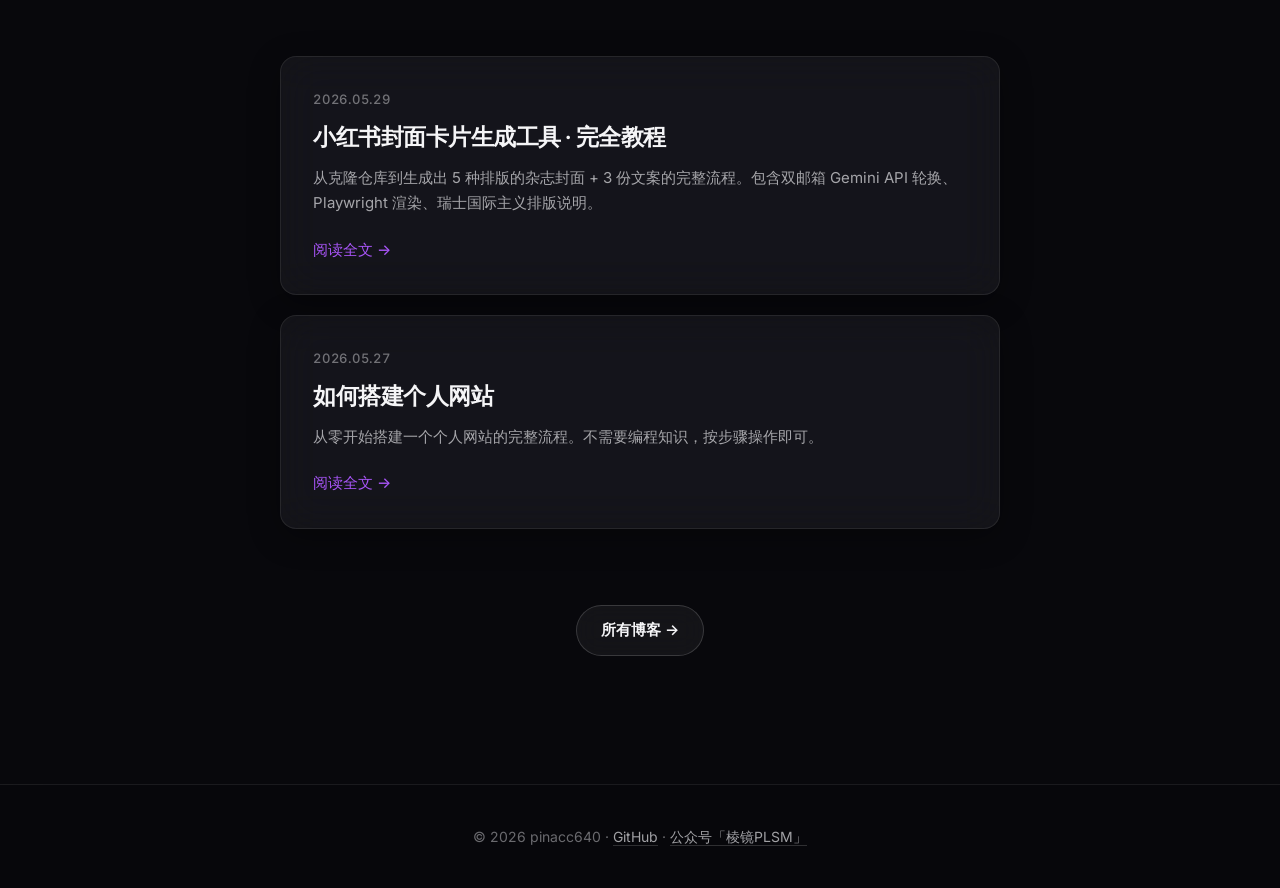
==== commit 137da648: "feat: 添加微信公众号「棱镜PLSM」二维码到联系页 + 全站统一页脚" ====
--- a/index.html
+++ b/index.html
@@ -128,7 +128,7 @@
     <!-- 页脚 -->
     <footer>
         <div class="container">
-            <p>© 2026 pinacc640 · <a href="https://github.com/pinacc640" target="_blank" rel="noopener">GitHub</a></p>
+            <p>© 2026 pinacc640 · <a href="https://github.com/pinacc640" target="_blank" rel="noopener">GitHub</a> · <a href="contact.html">公众号「棱镜PLSM」</a></p>
         </div>
     </footer>
 </body>
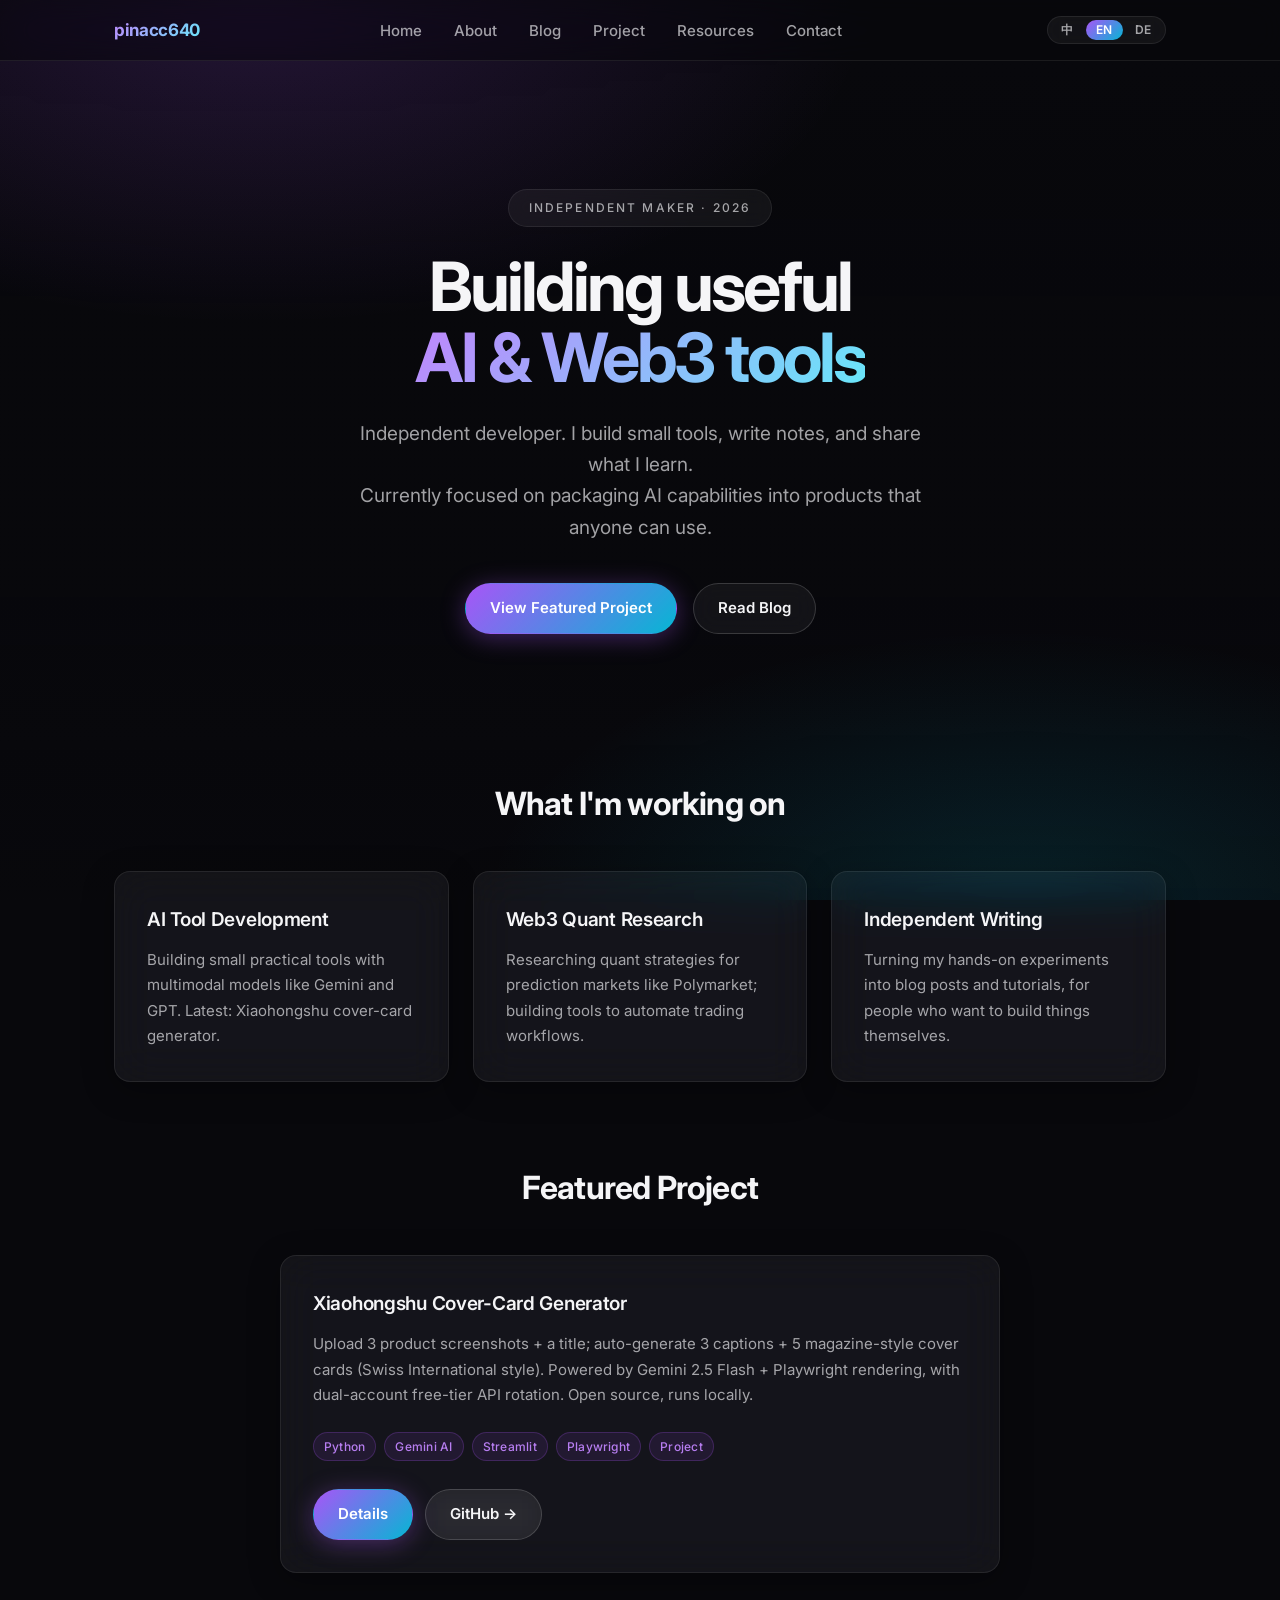
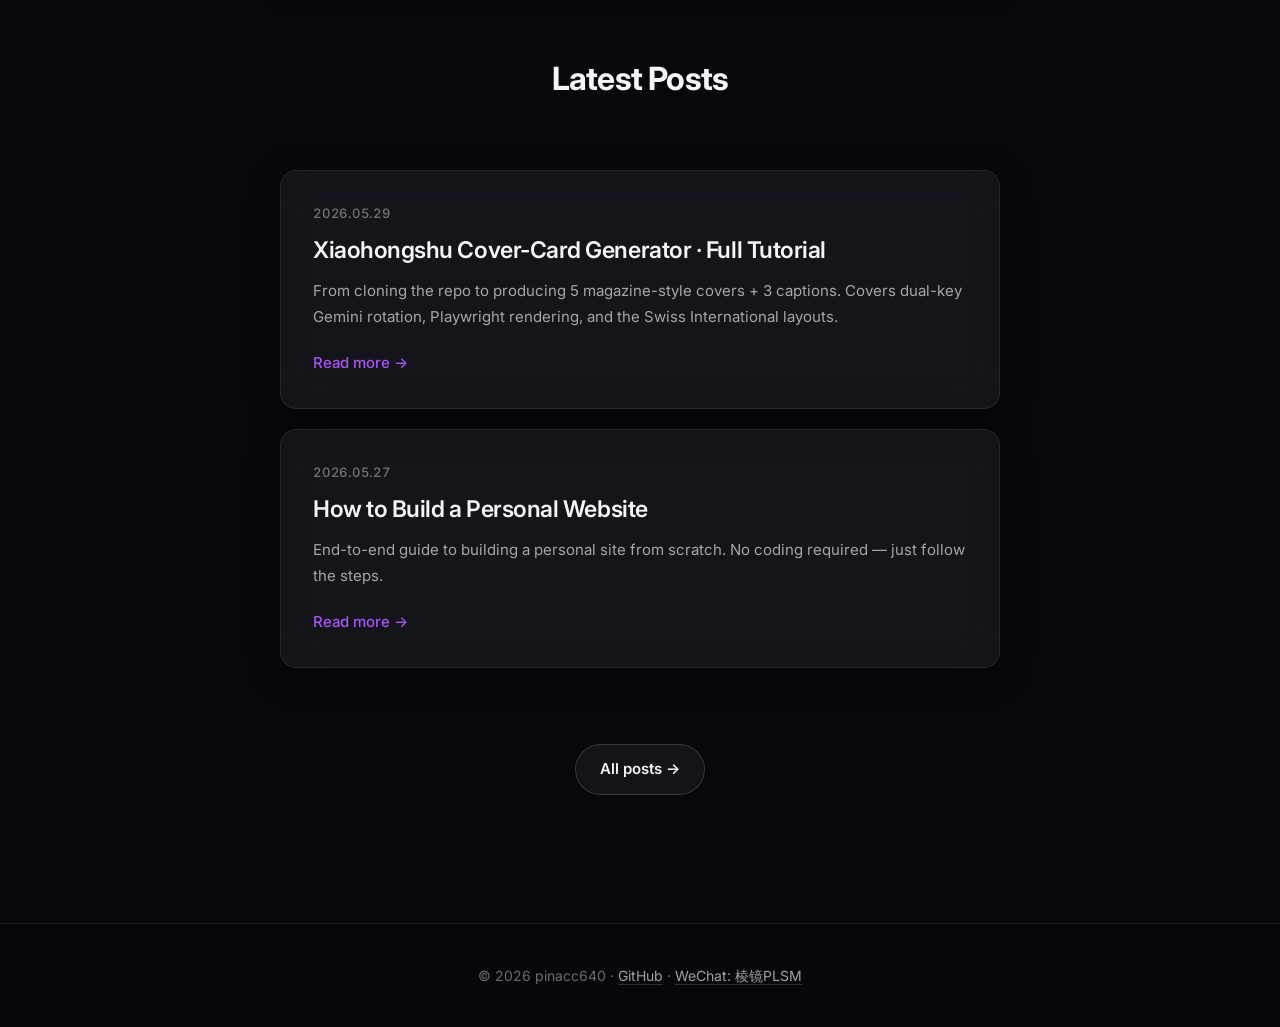
==== commit 6cb89b0b: "feat: 加入中英德三语切换 (i18n) — JS-based, localStorage 记忆, 自动检测浏览器语言" ====
--- a/index.html
+++ b/index.html
@@ -3,7 +3,7 @@
 <head>
     <meta charset="UTF-8">
     <meta name="viewport" content="width=device-width, initial-scale=1.0">
-    <title>pinacc640 — 独立开发者 / AI 工具创作者</title>
+    <title data-i18n="home.title">pinacc640 — 独立开发者 / AI 工具创作者</title>
     <meta name="description" content="独立开发者，做 AI 工具、写笔记、研究 Web3 量化。把 AI 能力打包成普通人能用的产品。">
     <link rel="stylesheet" href="style.css">
     <link rel="stylesheet" href="video-background.css">
@@ -22,31 +22,34 @@
         <div class="container">
             <div class="logo">pinacc640</div>
             <ul class="nav-links">
-                <li><a href="index.html">首页</a></li>
-                <li><a href="about.html">关于我</a></li>
-                <li><a href="blog.html">博客</a></li>
-                <li><a href="project.html">项目</a></li>
-                <li><a href="resources.html">资源分享</a></li>
-                <li><a href="contact.html">联系我</a></li>
+                <li><a href="index.html" data-i18n="nav.home">首页</a></li>
+                <li><a href="about.html" data-i18n="nav.about">关于我</a></li>
+                <li><a href="blog.html" data-i18n="nav.blog">博客</a></li>
+                <li><a href="project.html" data-i18n="nav.project">项目</a></li>
+                <li><a href="resources.html" data-i18n="nav.resources">资源分享</a></li>
+                <li><a href="contact.html" data-i18n="nav.contact">联系我</a></li>
             </ul>
+            <div class="lang-switcher" role="group" aria-label="Language switcher">
+                <button type="button" data-lang="zh" data-i18n="lang_switcher.zh">中</button>
+                <button type="button" data-lang="en" data-i18n="lang_switcher.en">EN</button>
+                <button type="button" data-lang="de" data-i18n="lang_switcher.de">DE</button>
+            </div>
         </div>
     </nav>
 
     <!-- Hero -->
     <section class="hero">
         <div class="container">
-            <span class="hero-eyebrow fade-in fade-in-1">Independent Maker · 2026</span>
+            <span class="hero-eyebrow fade-in fade-in-1" data-i18n="home.hero_eyebrow">Independent Maker · 2026</span>
             <h1 class="fade-in fade-in-2">
-                构建有用的<br>
-                <span class="highlight">AI 与 Web3 工具</span>
+                <span data-i18n="home.hero_title_1">构建有用的</span><br>
+                <span class="highlight" data-i18n="home.hero_title_2">AI 与 Web3 工具</span>
             </h1>
-            <p class="subtitle fade-in fade-in-3">
-                独立开发者。做工具、写笔记、记录成长。<br>
-                现在专注于把 AI 能力打包成普通人能用的产品。
-            </p>
+            <p class="subtitle fade-in fade-in-3" data-i18n="home.hero_subtitle">独立开发者。做工具、写笔记、记录成长。
+现在专注于把 AI 能力打包成普通人能用的产品。</p>
             <div class="hero-actions fade-in fade-in-4">
-                <a href="project.html" class="btn btn-primary">查看代表项目</a>
-                <a href="blog.html" class="btn btn-secondary">读博客</a>
+                <a href="project.html" class="btn btn-primary" data-i18n="home.btn_view_project">查看代表项目</a>
+                <a href="blog.html" class="btn btn-secondary" data-i18n="home.btn_read_blog">读博客</a>
             </div>
         </div>
     </section>
@@ -57,39 +60,39 @@
 
             <!-- 我在做什么 -->
             <div class="section">
-                <h2>我在做什么</h2>
+                <h2 data-i18n="home.section_doing">我在做什么</h2>
                 <div class="cards">
                     <div class="card">
-                        <h3>AI 工具开发</h3>
-                        <p>用 Gemini、GPT 等多模态模型构建小型实用工具。最近作品：小红书封面卡片生成工具。</p>
+                        <h3 data-i18n="home.card_ai_title">AI 工具开发</h3>
+                        <p data-i18n="home.card_ai_desc">用 Gemini、GPT 等多模态模型构建小型实用工具。最近作品：小红书封面卡片生成工具。</p>
                     </div>
                     <div class="card">
-                        <h3>Web3 量化研究</h3>
-                        <p>研究 Polymarket 等预测市场的量化交易策略，写工具自动化交易流程。</p>
+                        <h3 data-i18n="home.card_web3_title">Web3 量化研究</h3>
+                        <p data-i18n="home.card_web3_desc">研究 Polymarket 等预测市场的量化交易策略，写工具自动化交易流程。</p>
                     </div>
                     <div class="card">
-                        <h3>独立写作</h3>
-                        <p>把折腾过程整理成博客、教程，分享给想自己动手的人。</p>
+                        <h3 data-i18n="home.card_writing_title">独立写作</h3>
+                        <p data-i18n="home.card_writing_desc">把折腾过程整理成博客、教程，分享给想自己动手的人。</p>
                     </div>
                 </div>
             </div>
 
             <!-- 代表项目 -->
             <div class="section">
-                <h2>代表项目</h2>
+                <h2 data-i18n="home.section_projects">代表项目</h2>
                 <div class="cards" style="grid-template-columns: 1fr; max-width: 720px; margin: 2rem auto 0;">
                     <div class="card">
-                        <h3>小红书封面卡片生成工具</h3>
-                        <p>上传 3 张产品截图 + 标题，自动生成 3 篇文案 + 5 种瑞士国际主义风格的封面卡片（杂志感）。基于 Gemini 2.5 Flash + Playwright 渲染，双邮箱免费 API 轮换调用。开源、本地运行。</p>
+                        <h3 data-i18n="home.project_xhs_title">小红书封面卡片生成工具</h3>
+                        <p data-i18n="home.project_xhs_desc">上传 3 张产品截图 + 标题，自动生成 3 篇文案 + 5 种瑞士国际主义风格的封面卡片（杂志感）。基于 Gemini 2.5 Flash + Playwright 渲染，双邮箱免费 API 轮换调用。开源、本地运行。</p>
                         <div class="blog-tags" style="margin-top: 1.5rem;">
                             <span class="tag">Python</span>
                             <span class="tag">Gemini AI</span>
                             <span class="tag">Streamlit</span>
                             <span class="tag">Playwright</span>
-                            <span class="tag">开源</span>
+                            <span class="tag" data-i18n="blog.tag_project">开源</span>
                         </div>
                         <div style="margin-top: 1.75rem; display: flex; gap: 0.75rem; flex-wrap: wrap;">
-                            <a href="project.html" class="btn btn-primary">查看详情</a>
+                            <a href="project.html" class="btn btn-primary" data-i18n="home.btn_details">查看详情</a>
                             <a href="https://github.com/pinacc640/first-one" target="_blank" rel="noopener" class="btn btn-secondary">GitHub →</a>
                         </div>
                     </div>
@@ -98,27 +101,27 @@
 
             <!-- 最新博客 -->
             <div class="section">
-                <h2>最新博客</h2>
+                <h2 data-i18n="home.section_latest_blog">最新博客</h2>
                 <div class="blog-list">
                     <article class="blog-item">
                         <div class="blog-date">2026.05.29</div>
-                        <a href="posts/post-3.html" class="blog-title">小红书封面卡片生成工具 · 完全教程</a>
-                        <div class="blog-excerpt">
+                        <a href="posts/post-3.html" class="blog-title" data-i18n="home.post3_title">小红书封面卡片生成工具 · 完全教程</a>
+                        <div class="blog-excerpt" data-i18n="home.post3_excerpt">
                             从克隆仓库到生成出 5 种排版的杂志封面 + 3 份文案的完整流程。包含双邮箱 Gemini API 轮换、Playwright 渲染、瑞士国际主义排版说明。
                         </div>
-                        <a href="posts/post-3.html" class="read-more">阅读全文 →</a>
+                        <a href="posts/post-3.html" class="read-more" data-i18n="home.btn_read_more">阅读全文 →</a>
                     </article>
                     <article class="blog-item">
                         <div class="blog-date">2026.05.27</div>
-                        <a href="posts/post-2.html" class="blog-title">如何搭建个人网站</a>
-                        <div class="blog-excerpt">
+                        <a href="posts/post-2.html" class="blog-title" data-i18n="home.post2_title">如何搭建个人网站</a>
+                        <div class="blog-excerpt" data-i18n="home.post2_excerpt">
                             从零开始搭建一个个人网站的完整流程。不需要编程知识，按步骤操作即可。
                         </div>
-                        <a href="posts/post-2.html" class="read-more">阅读全文 →</a>
+                        <a href="posts/post-2.html" class="read-more" data-i18n="home.btn_read_more">阅读全文 →</a>
                     </article>
                 </div>
                 <div style="text-align: center; margin-top: 2rem;">
-                    <a href="blog.html" class="btn btn-secondary">所有博客 →</a>
+                    <a href="blog.html" class="btn btn-secondary" data-i18n="home.btn_view_all_blog">所有博客 →</a>
                 </div>
             </div>
 
@@ -128,8 +131,10 @@
     <!-- 页脚 -->
     <footer>
         <div class="container">
-            <p>© 2026 pinacc640 · <a href="https://github.com/pinacc640" target="_blank" rel="noopener">GitHub</a> · <a href="contact.html">公众号「棱镜PLSM」</a></p>
+            <p><span data-i18n="footer.tagline">© 2026 pinacc640</span> · <a href="https://github.com/pinacc640" target="_blank" rel="noopener" data-i18n="footer.github">GitHub</a> · <a href="contact.html" data-i18n="footer.wechat">公众号「棱镜PLSM」</a></p>
         </div>
     </footer>
+
+    <script src="i18n.js" defer></script>
 </body>
 </html>
--- a/style.css
+++ b/style.css
@@ -121,6 +121,57 @@
 .nav-links a:hover { color: var(--color-text); }
 .nav-links a:hover::after { width: 100%; }
 
+/* ---------- Language switcher ---------- */
+.lang-switcher {
+    display: inline-flex;
+    align-items: center;
+    gap: 2px;
+    padding: 3px;
+    margin-left: var(--space-6);
+    background: var(--color-bg-elevated);
+    border: 1px solid var(--color-border);
+    border-radius: var(--radius-full);
+    backdrop-filter: blur(10px);
+    -webkit-backdrop-filter: blur(10px);
+}
+.lang-switcher button {
+    appearance: none;
+    background: transparent;
+    border: none;
+    color: var(--color-text-muted);
+    font-family: inherit;
+    font-size: 0.75rem;
+    font-weight: 600;
+    letter-spacing: 0.05em;
+    padding: 4px 10px;
+    border-radius: var(--radius-full);
+    cursor: pointer;
+    transition: color 0.2s ease, background 0.2s ease;
+    line-height: 1;
+}
+.lang-switcher button:hover {
+    color: var(--color-text);
+}
+.lang-switcher button.is-active {
+    background: var(--gradient-accent);
+    color: white;
+}
+
+/* 文章中文专属提示（非中文模式才显示） */
+.post-cjk-notice {
+    background: rgba(168, 85, 247, 0.08);
+    border: 1px solid rgba(168, 85, 247, 0.2);
+    color: var(--color-text-muted);
+    padding: var(--space-3) var(--space-4);
+    border-radius: var(--radius-md);
+    margin: 0 0 var(--space-8);
+    font-size: 0.875rem;
+    text-align: center;
+}
+html[lang="zh-CN"] .post-cjk-notice {
+    display: none;
+}
+
 /* ---------- Hero (homepage) ---------- */
 .hero {
     padding: var(--space-32) 0 var(--space-24);
@@ -566,6 +617,7 @@
 /* ---------- Responsive ---------- */
 @media (max-width: 768px) {
     .nav-links { display: none; }
+    .lang-switcher { margin-left: 0; }
     .container { padding: 0 var(--space-4); }
     .hero { padding: var(--space-20) 0 var(--space-16); }
     .page-hero { padding: var(--space-12) 0 var(--space-8); }
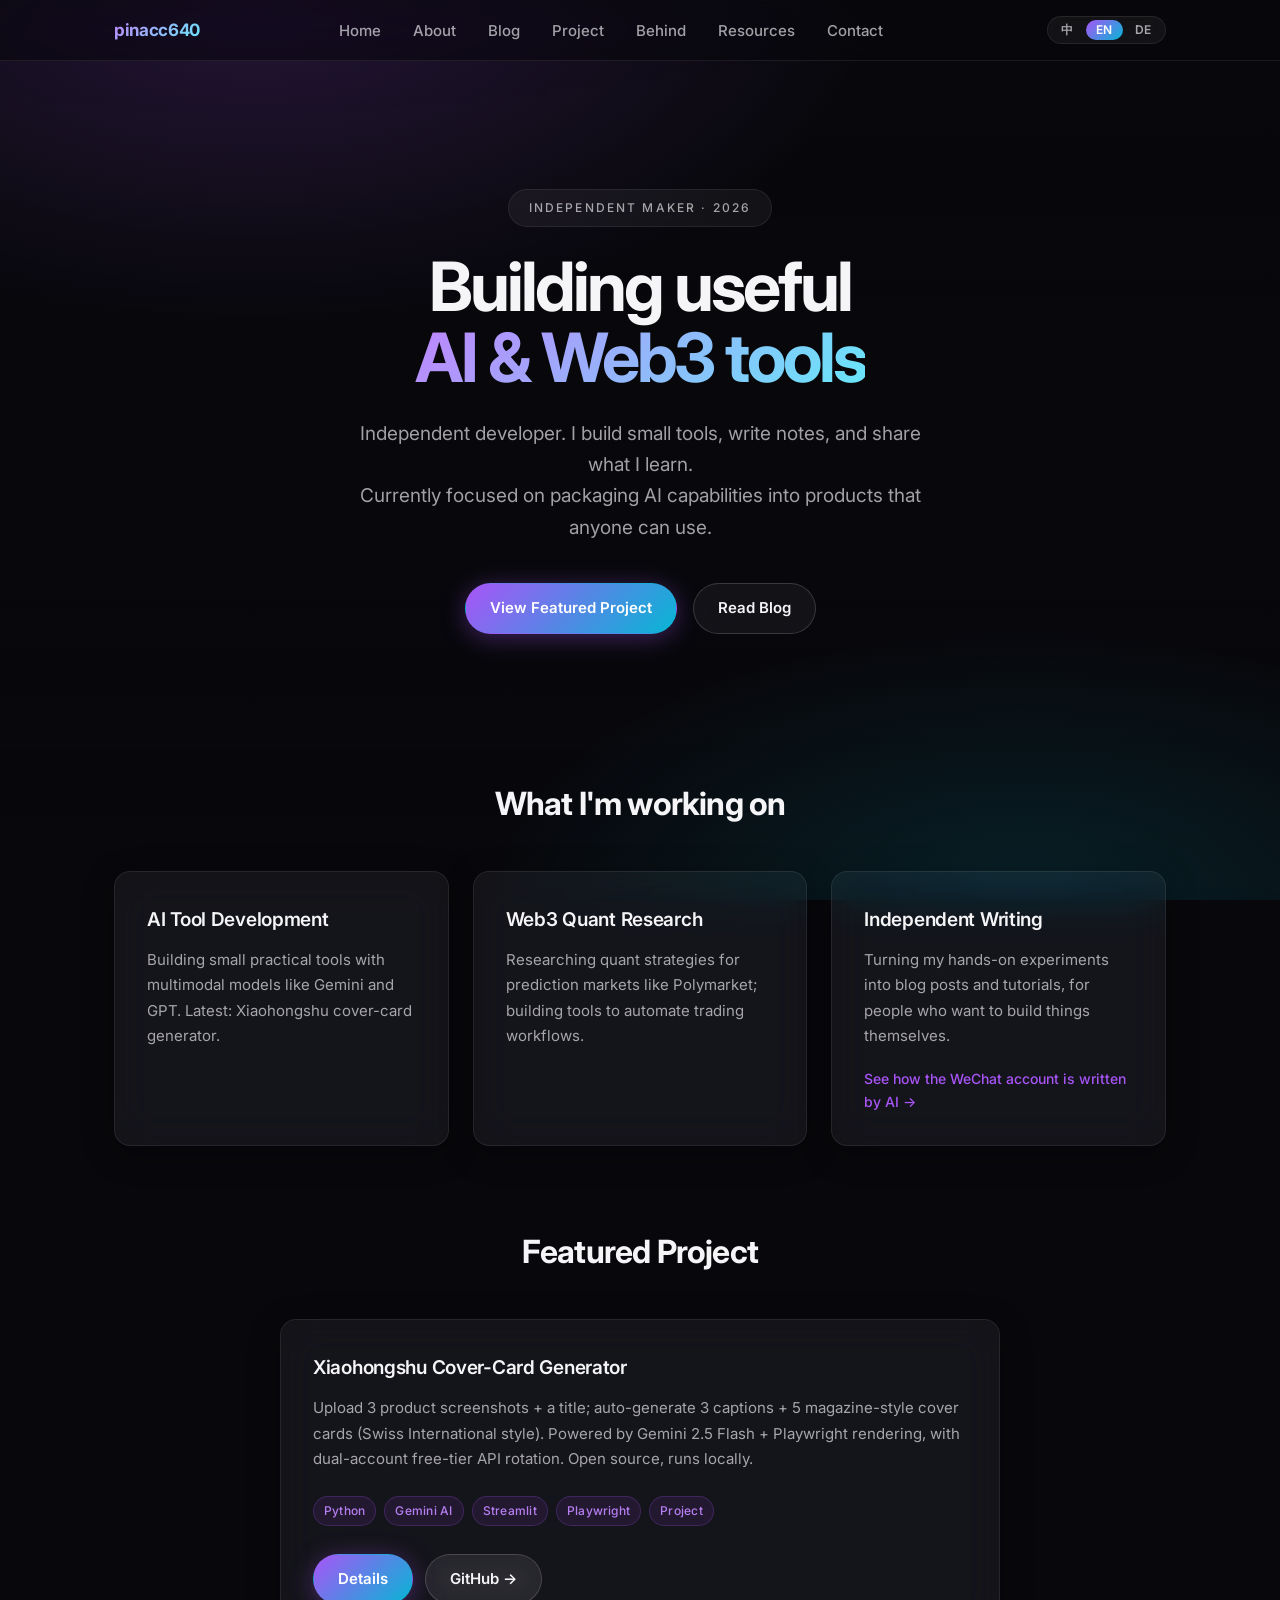
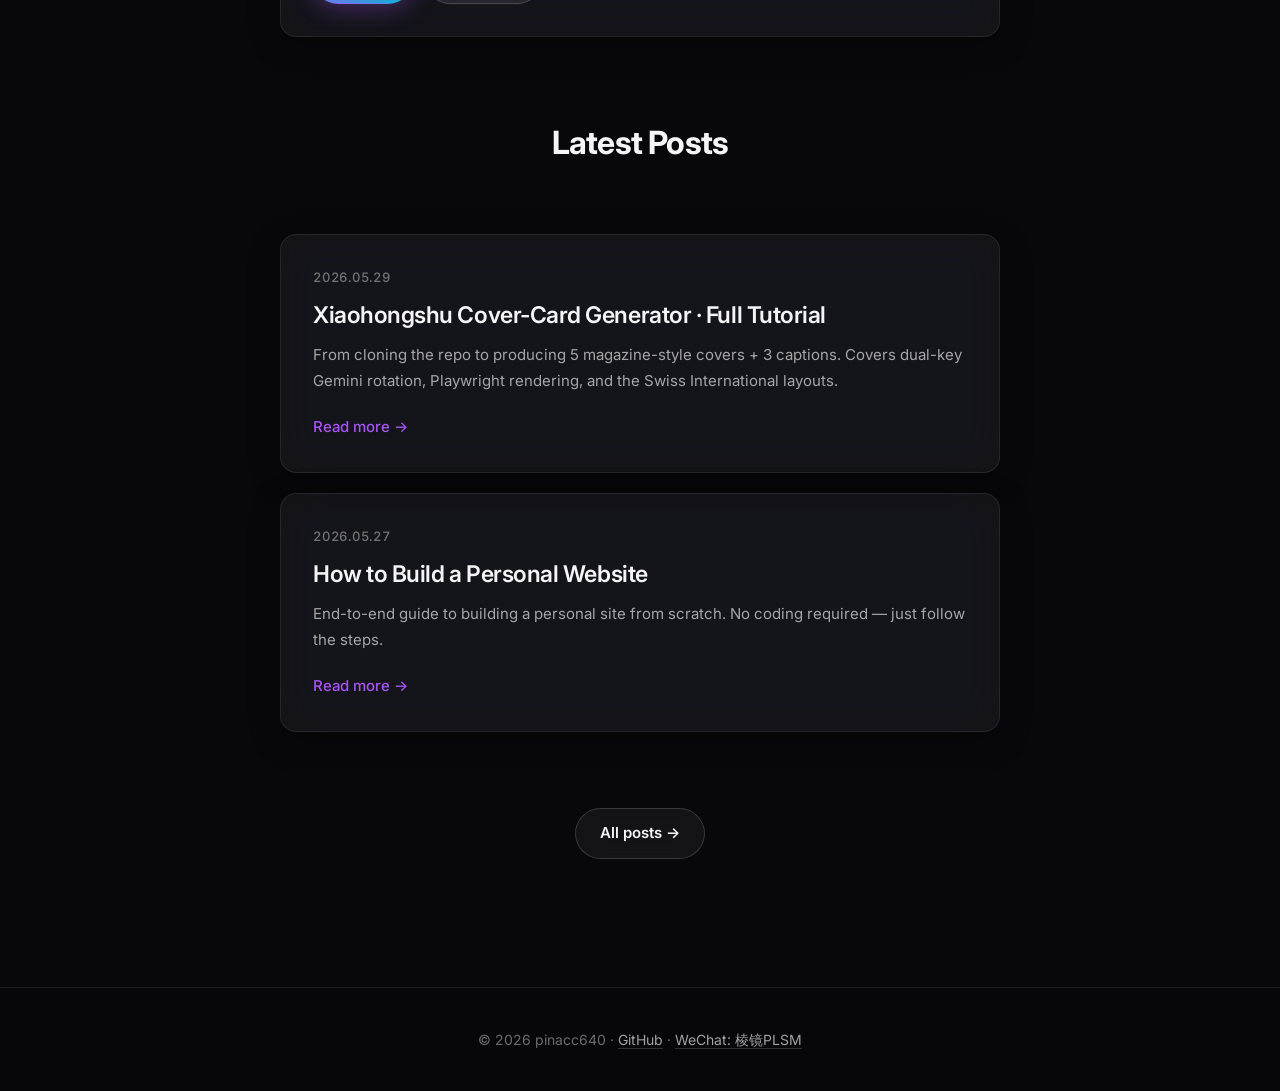
==== commit a45c5605: "feat: 加'幕后'页 automation.html — 揭秘公众号 AI 自动化流水线 (openclaw + DeepSeek)" ====
--- a/index.html
+++ b/index.html
@@ -26,6 +26,7 @@
                 <li><a href="about.html" data-i18n="nav.about">关于我</a></li>
                 <li><a href="blog.html" data-i18n="nav.blog">博客</a></li>
                 <li><a href="project.html" data-i18n="nav.project">项目</a></li>
+                <li><a href="automation.html" data-i18n="nav.automation">幕后</a></li>
                 <li><a href="resources.html" data-i18n="nav.resources">资源分享</a></li>
                 <li><a href="contact.html" data-i18n="nav.contact">联系我</a></li>
             </ul>
@@ -73,6 +74,9 @@
                     <div class="card">
                         <h3 data-i18n="home.card_writing_title">独立写作</h3>
                         <p data-i18n="home.card_writing_desc">把折腾过程整理成博客、教程，分享给想自己动手的人。</p>
+                        <div style="margin-top: 1rem;">
+                            <a href="automation.html" class="read-more" style="font-size: 0.875rem;" data-i18n="home.card_writing_link">看看公众号是怎么 AI 写出来的 →</a>
+                        </div>
                     </div>
                 </div>
             </div>
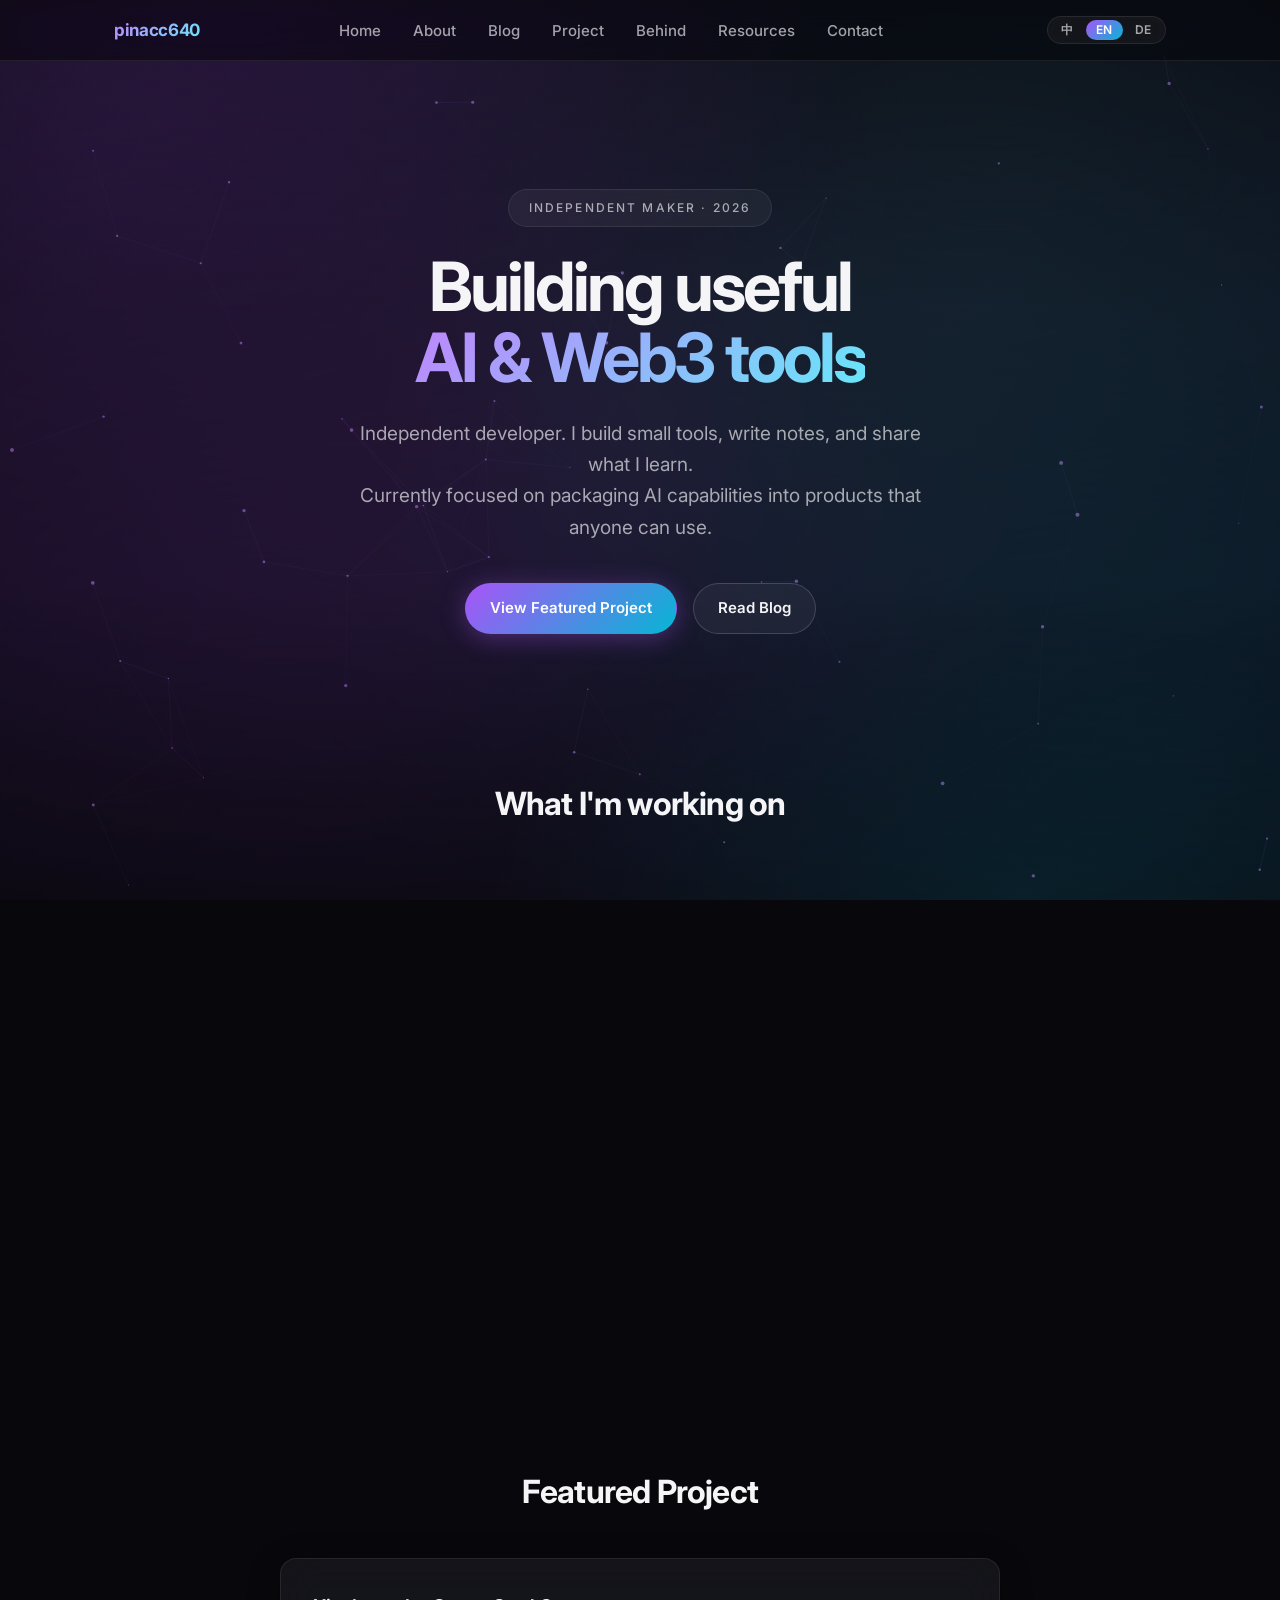
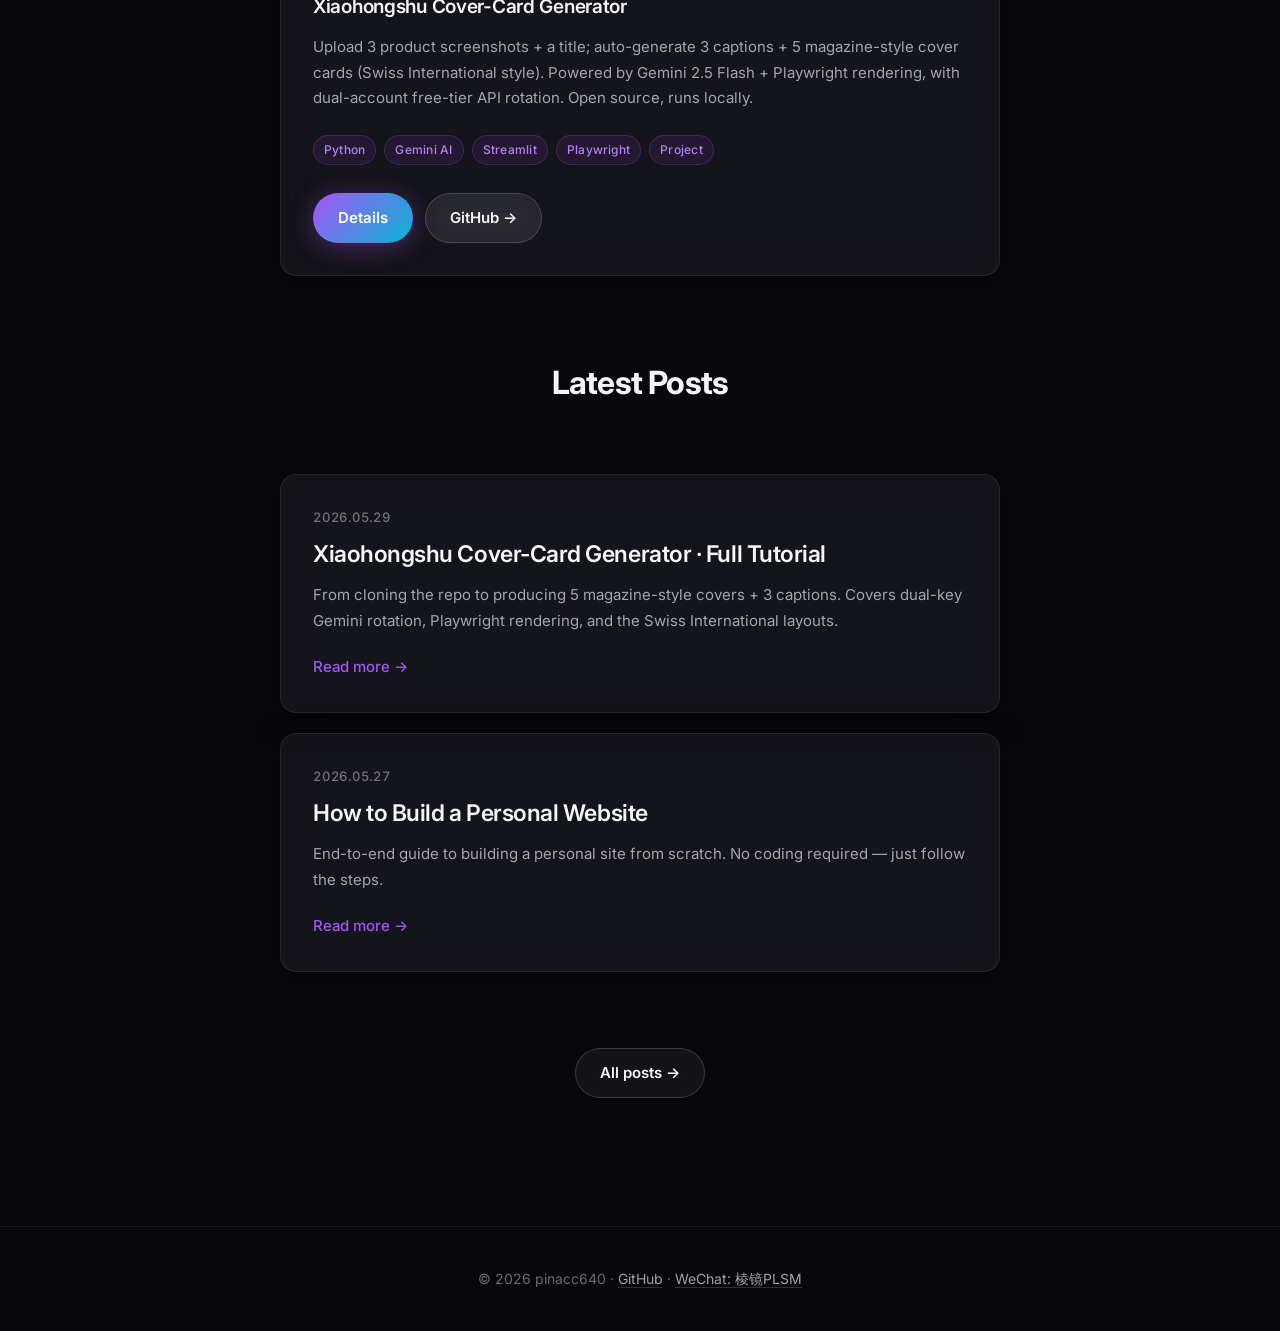
==== commit 48c3f649: "feat: 网站升级到 'Modern Indie Maker Premium' — 粒子网络、scroll-reveal、鼠标光晕、3D 卡片倾斜、可变字重呼吸、数字统计动画" ====
--- a/index.html
+++ b/index.html
@@ -16,6 +16,9 @@
         </video>
     </div>
     <div class="video-overlay"></div>
+
+    <!-- 粒子网络 canvas（桌面） -->
+    <canvas id="particle-canvas"></canvas>
 
     <!-- 导航 -->
     <nav>
@@ -81,6 +84,28 @@
                 </div>
             </div>
 
+            <!-- 数字统计 -->
+            <div class="section">
+                <div class="stats-grid reveal">
+                    <div class="stat-cell">
+                        <div class="stat-num"><span data-counter="3" data-counter-suffix="">3</span></div>
+                        <div class="stat-label">Open Source Projects</div>
+                    </div>
+                    <div class="stat-cell">
+                        <div class="stat-num"><span data-counter="100" data-counter-suffix="+">100+</span></div>
+                        <div class="stat-label">Git Commits</div>
+                    </div>
+                    <div class="stat-cell">
+                        <div class="stat-num"><span data-counter="5" data-counter-suffix="¥/月">5¥/月</span></div>
+                        <div class="stat-label">AI Pipeline Cost</div>
+                    </div>
+                    <div class="stat-cell">
+                        <div class="stat-num"><span data-counter="3" data-counter-suffix="语">3语</span></div>
+                        <div class="stat-label">Languages Supported</div>
+                    </div>
+                </div>
+            </div>
+
             <!-- 代表项目 -->
             <div class="section">
                 <h2 data-i18n="home.section_projects">代表项目</h2>
@@ -140,5 +165,6 @@
     </footer>
 
     <script src="i18n.js" defer></script>
+    <script src="effects.js" defer></script>
 </body>
 </html>
--- a/style.css
+++ b/style.css
@@ -614,6 +614,133 @@
 .fade-in-3 { animation-delay: 0.2s; }
 .fade-in-4 { animation-delay: 0.3s; }
 
+/* ---------- Premium interactions (effects.js) ---------- */
+
+/* 粒子网络 canvas — 在视频背景之上 / 内容之下 */
+#particle-canvas {
+    position: fixed;
+    top: 0;
+    left: 0;
+    width: 100%;
+    height: 100%;
+    z-index: 0;
+    pointer-events: none;
+    mix-blend-mode: screen;
+    opacity: 0.85;
+}
+
+/* Scroll Reveal — 默认隐藏，进入视口加 .is-visible 触发 */
+.reveal {
+    opacity: 0;
+    transform: translateY(28px);
+    transition:
+        opacity 0.8s cubic-bezier(0.16, 1, 0.3, 1),
+        transform 0.8s cubic-bezier(0.16, 1, 0.3, 1);
+    will-change: opacity, transform;
+}
+.reveal.is-visible {
+    opacity: 1;
+    transform: translateY(0);
+}
+
+/* 鼠标光晕 cursor-glow（桌面） */
+.cursor-glow {
+    position: fixed;
+    top: 0;
+    left: 0;
+    width: 300px;
+    height: 300px;
+    border-radius: 50%;
+    background:
+        radial-gradient(circle, rgba(168, 85, 247, 0.18) 0%, rgba(168, 85, 247, 0.08) 30%, transparent 70%);
+    pointer-events: none;
+    z-index: 50;
+    opacity: 0;
+    transition: opacity 0.3s ease, width 0.3s ease, height 0.3s ease;
+    mix-blend-mode: screen;
+    will-change: transform;
+}
+.cursor-glow--hover {
+    background:
+        radial-gradient(circle, rgba(192, 132, 252, 0.32) 0%, rgba(6, 182, 212, 0.15) 35%, transparent 70%);
+}
+
+/* 3D 倾斜过渡（card 已经有 transition, 加上 transform 平滑） */
+.card,
+.blog-item {
+    transition:
+        transform 0.4s cubic-bezier(0.16, 1, 0.3, 1),
+        border-color 0.3s ease,
+        box-shadow 0.3s ease,
+        background 0.3s ease;
+    transform-style: preserve-3d;
+}
+
+/* 可变字重呼吸（Hero highlight 词） */
+@keyframes weight-breath {
+    0%, 100% { font-variation-settings: 'wght' 700; }
+    50%      { font-variation-settings: 'wght' 350; }
+}
+.hero h1 .highlight {
+    /* Inter 是 variable font，wght 在 100–900 之间 */
+    animation: weight-breath 8s ease-in-out infinite;
+    font-variation-settings: 'wght' 700;
+}
+
+/* 数字滚动统计 — 大字号 mono 数字 */
+.stats-grid {
+    display: grid;
+    grid-template-columns: repeat(auto-fit, minmax(180px, 1fr));
+    gap: var(--space-6);
+    margin-top: var(--space-10);
+    padding: var(--space-10) var(--space-6);
+    background: var(--color-bg-elevated);
+    backdrop-filter: blur(20px) saturate(180%);
+    -webkit-backdrop-filter: blur(20px) saturate(180%);
+    border: 1px solid var(--color-border);
+    border-radius: var(--radius-lg);
+}
+.stat-cell {
+    text-align: center;
+}
+.stat-num {
+    font-family: var(--font-mono);
+    font-size: clamp(2rem, 4vw, 2.75rem);
+    font-weight: 700;
+    line-height: 1;
+    background: var(--gradient-text);
+    -webkit-background-clip: text;
+    background-clip: text;
+    -webkit-text-fill-color: transparent;
+    color: transparent;
+    letter-spacing: -0.02em;
+    font-variant-numeric: tabular-nums;
+}
+.stat-label {
+    margin-top: var(--space-3);
+    font-size: 0.8125rem;
+    font-weight: 500;
+    letter-spacing: 0.06em;
+    text-transform: uppercase;
+    color: var(--color-text-muted);
+}
+
+/* 隐藏粒子背景 在 prefers-reduced-motion 下 */
+@media (prefers-reduced-motion: reduce) {
+    .reveal { opacity: 1; transform: none; transition: none; }
+    .hero h1 .highlight { animation: none; }
+    .cursor-glow { display: none; }
+    #particle-canvas { display: none; }
+}
+
+/* 移动端不显示粒子 + 不显示光晕 */
+@media (max-width: 768px) {
+    #particle-canvas { display: none; }
+    .cursor-glow { display: none; }
+    /* 移动端卡片不要 3D 倾斜 */
+    .card, .blog-item { transform: none !important; }
+}
+
 /* ---------- Responsive ---------- */
 @media (max-width: 768px) {
     .nav-links { display: none; }
--- a/video-background.css
+++ b/video-background.css
@@ -1,4 +1,5 @@
-/* 视频背景 — 玻璃质感优化版 */
+/* 视频背景 — 桌面用视频；移动端 / WeChat 浏览器用 CSS 动画渐变 fallback */
+
 .video-background {
     position: fixed;
     top: 0;
@@ -8,22 +9,97 @@
     z-index: -2;
     overflow: hidden;
     pointer-events: none;
+
+    /* fallback 渐变（视频不可用时显示，包括手机自动播放被拦截的情况） */
+    background:
+        linear-gradient(135deg,
+            #0a0613 0%,
+            #1a0a2e 25%,
+            #16213e 50%,
+            #0f3460 75%,
+            #0a0613 100%);
+    background-size: 400% 400%;
+    animation: bg-gradient-shift 30s ease infinite;
 }
 
+@keyframes bg-gradient-shift {
+    0%, 100% { background-position: 0% 50%; }
+    50%      { background-position: 100% 50%; }
+}
+
+/* 流光：在 fallback 渐变之上叠加缓慢移动的紫青色光斑（Aurora 效果） */
+.video-background::before,
+.video-background::after {
+    content: '';
+    position: absolute;
+    inset: -20%;
+    pointer-events: none;
+    will-change: transform;
+}
+
+.video-background::before {
+    background:
+        radial-gradient(circle at 20% 25%, rgba(168, 85, 247, 0.45) 0%, transparent 45%),
+        radial-gradient(circle at 80% 75%, rgba(6, 182, 212, 0.35) 0%, transparent 50%),
+        radial-gradient(circle at 50% 50%, rgba(192, 132, 252, 0.18) 0%, transparent 50%);
+    animation: aurora-shift-1 28s ease-in-out infinite;
+    filter: blur(40px);
+}
+
+.video-background::after {
+    background:
+        radial-gradient(circle at 70% 20%, rgba(103, 232, 249, 0.28) 0%, transparent 45%),
+        radial-gradient(circle at 30% 80%, rgba(168, 85, 247, 0.32) 0%, transparent 45%);
+    animation: aurora-shift-2 36s ease-in-out infinite;
+    filter: blur(60px);
+}
+
+@keyframes aurora-shift-1 {
+    0%, 100% { transform: translate(0, 0) scale(1); }
+    33%      { transform: translate(-6%, 8%) scale(1.05); }
+    66%      { transform: translate(8%, -4%) scale(0.95); }
+}
+
+@keyframes aurora-shift-2 {
+    0%, 100% { transform: translate(0, 0) scale(1); }
+    50%      { transform: translate(5%, -7%) scale(1.08); }
+}
+
+/* 视频元素：放在 fallback 之上，能播则盖住 fallback；不能播就让 fallback 显示 */
 .video-background video {
+    position: absolute;
+    top: 50%;
+    left: 50%;
     min-width: 100%;
     min-height: 100%;
     width: auto;
     height: auto;
-    position: absolute;
-    top: 50%;
-    left: 50%;
     transform: translate(-50%, -50%);
     object-fit: cover;
     filter: saturate(1.1);
+    z-index: 1;
 }
 
-/* 视频遮罩层：紫青色光晕 + 渐变压暗，让背景视频既可见又不抢戏 */
+/* 移动端：视频太重 + 自动播放经常被拦截，干脆不加载视频，让 CSS 动画 fallback 完全发挥 */
+@media (max-width: 768px) {
+    .video-background video {
+        display: none;
+    }
+    /* 手机端 aurora 调强一点，更有冲击力，弥补缺失视频感 */
+    .video-background::before {
+        background:
+            radial-gradient(circle at 20% 25%, rgba(168, 85, 247, 0.55) 0%, transparent 50%),
+            radial-gradient(circle at 80% 75%, rgba(6, 182, 212, 0.45) 0%, transparent 55%),
+            radial-gradient(circle at 50% 50%, rgba(192, 132, 252, 0.25) 0%, transparent 55%);
+    }
+    .video-background::after {
+        background:
+            radial-gradient(circle at 70% 20%, rgba(103, 232, 249, 0.38) 0%, transparent 50%),
+            radial-gradient(circle at 30% 80%, rgba(168, 85, 247, 0.42) 0%, transparent 50%);
+    }
+}
+
+/* 视频遮罩层：紫青色光晕 + 渐变压暗，确保内容可读 */
 .video-overlay {
     position: fixed;
     top: 0;
@@ -31,8 +107,8 @@
     width: 100%;
     height: 100%;
     background:
-        radial-gradient(ellipse 80% 60% at 20% 0%, rgba(168, 85, 247, 0.18) 0%, transparent 60%),
-        radial-gradient(ellipse 70% 50% at 80% 100%, rgba(6, 182, 212, 0.14) 0%, transparent 60%),
+        radial-gradient(ellipse 80% 60% at 20% 0%, rgba(168, 85, 247, 0.12) 0%, transparent 60%),
+        radial-gradient(ellipse 70% 50% at 80% 100%, rgba(6, 182, 212, 0.10) 0%, transparent 60%),
         linear-gradient(to bottom,
             rgba(8, 8, 12, 0.78) 0%,
             rgba(8, 8, 12, 0.62) 35%,
@@ -41,3 +117,25 @@
     z-index: -1;
     pointer-events: none;
 }
+
+/* 移动端蒙版略浅，让 aurora 显得更明显 */
+@media (max-width: 768px) {
+    .video-overlay {
+        background:
+            radial-gradient(ellipse 90% 70% at 20% 0%, rgba(168, 85, 247, 0.08) 0%, transparent 60%),
+            radial-gradient(ellipse 80% 60% at 80% 100%, rgba(6, 182, 212, 0.08) 0%, transparent 60%),
+            linear-gradient(to bottom,
+                rgba(8, 8, 12, 0.70) 0%,
+                rgba(8, 8, 12, 0.55) 50%,
+                rgba(8, 8, 12, 0.85) 100%);
+    }
+}
+
+/* 用户开了"减少动效"偏好就不动 */
+@media (prefers-reduced-motion: reduce) {
+    .video-background,
+    .video-background::before,
+    .video-background::after {
+        animation: none !important;
+    }
+}
